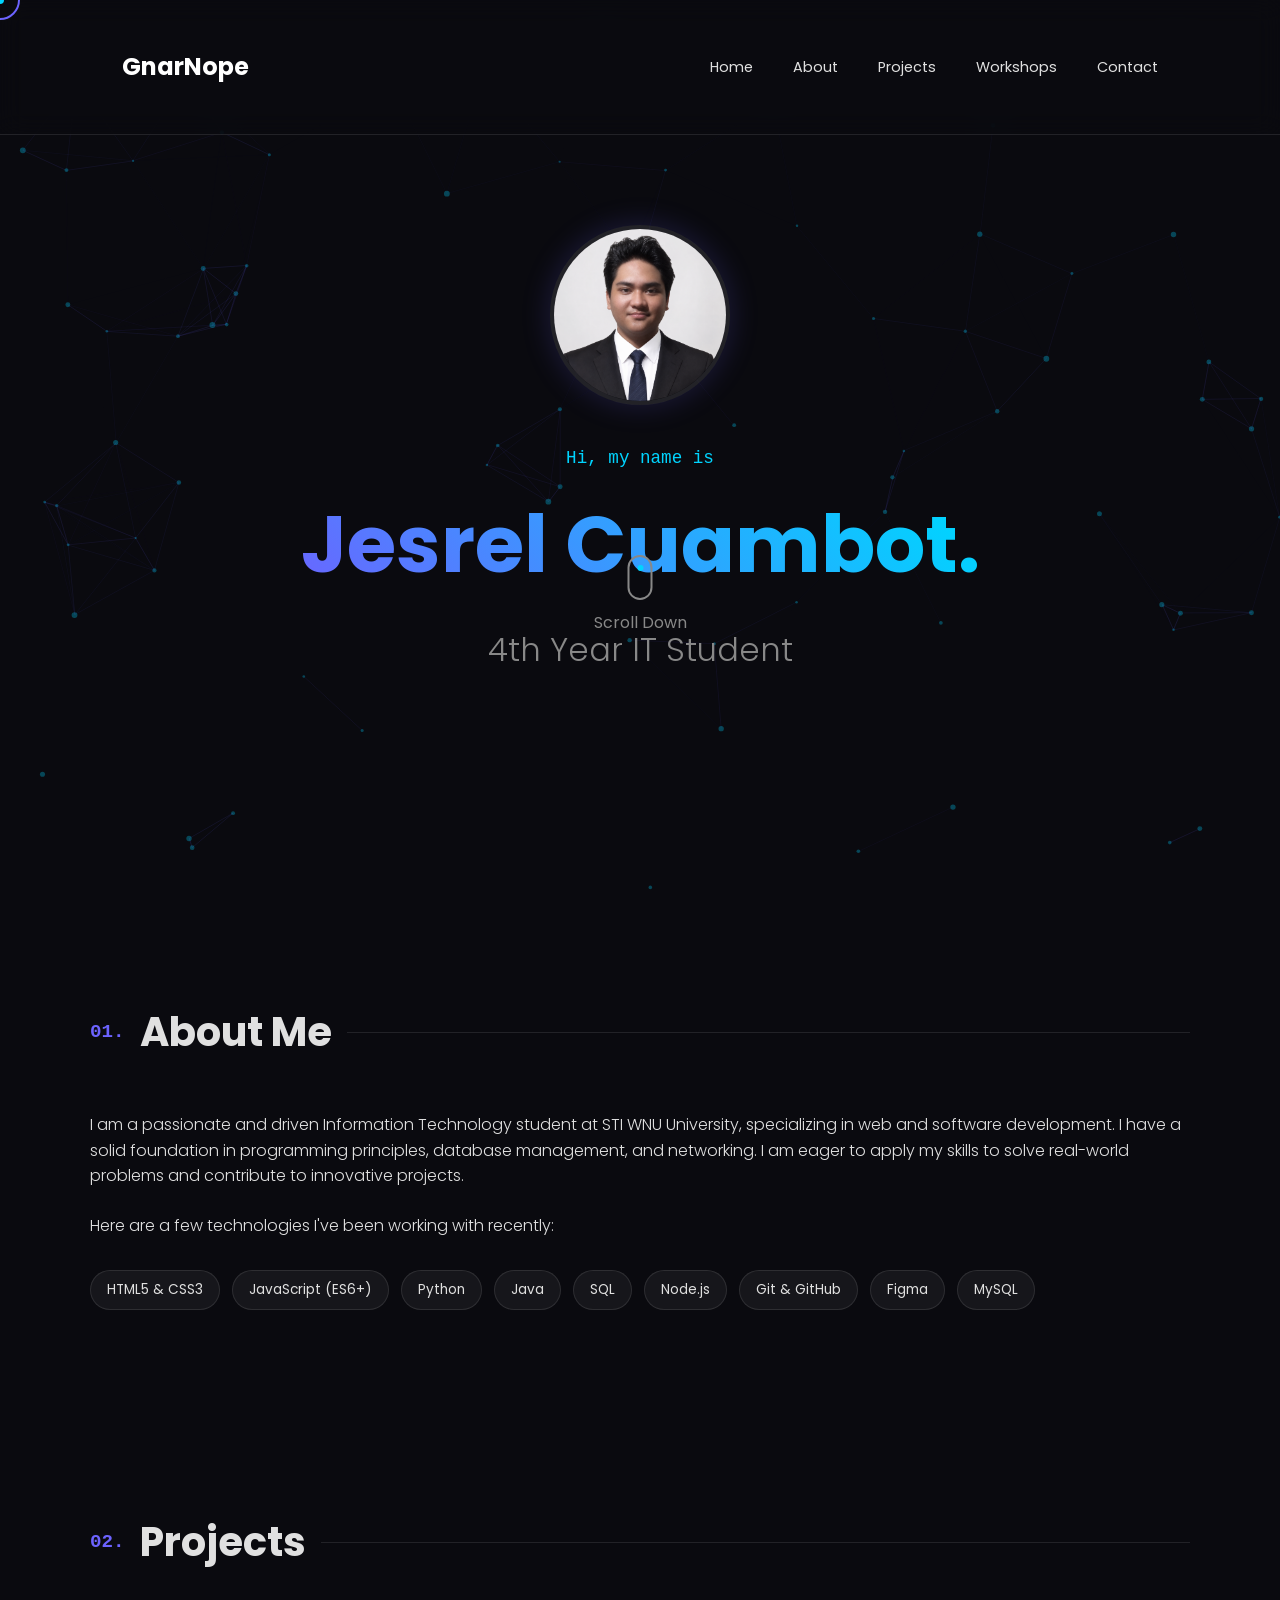
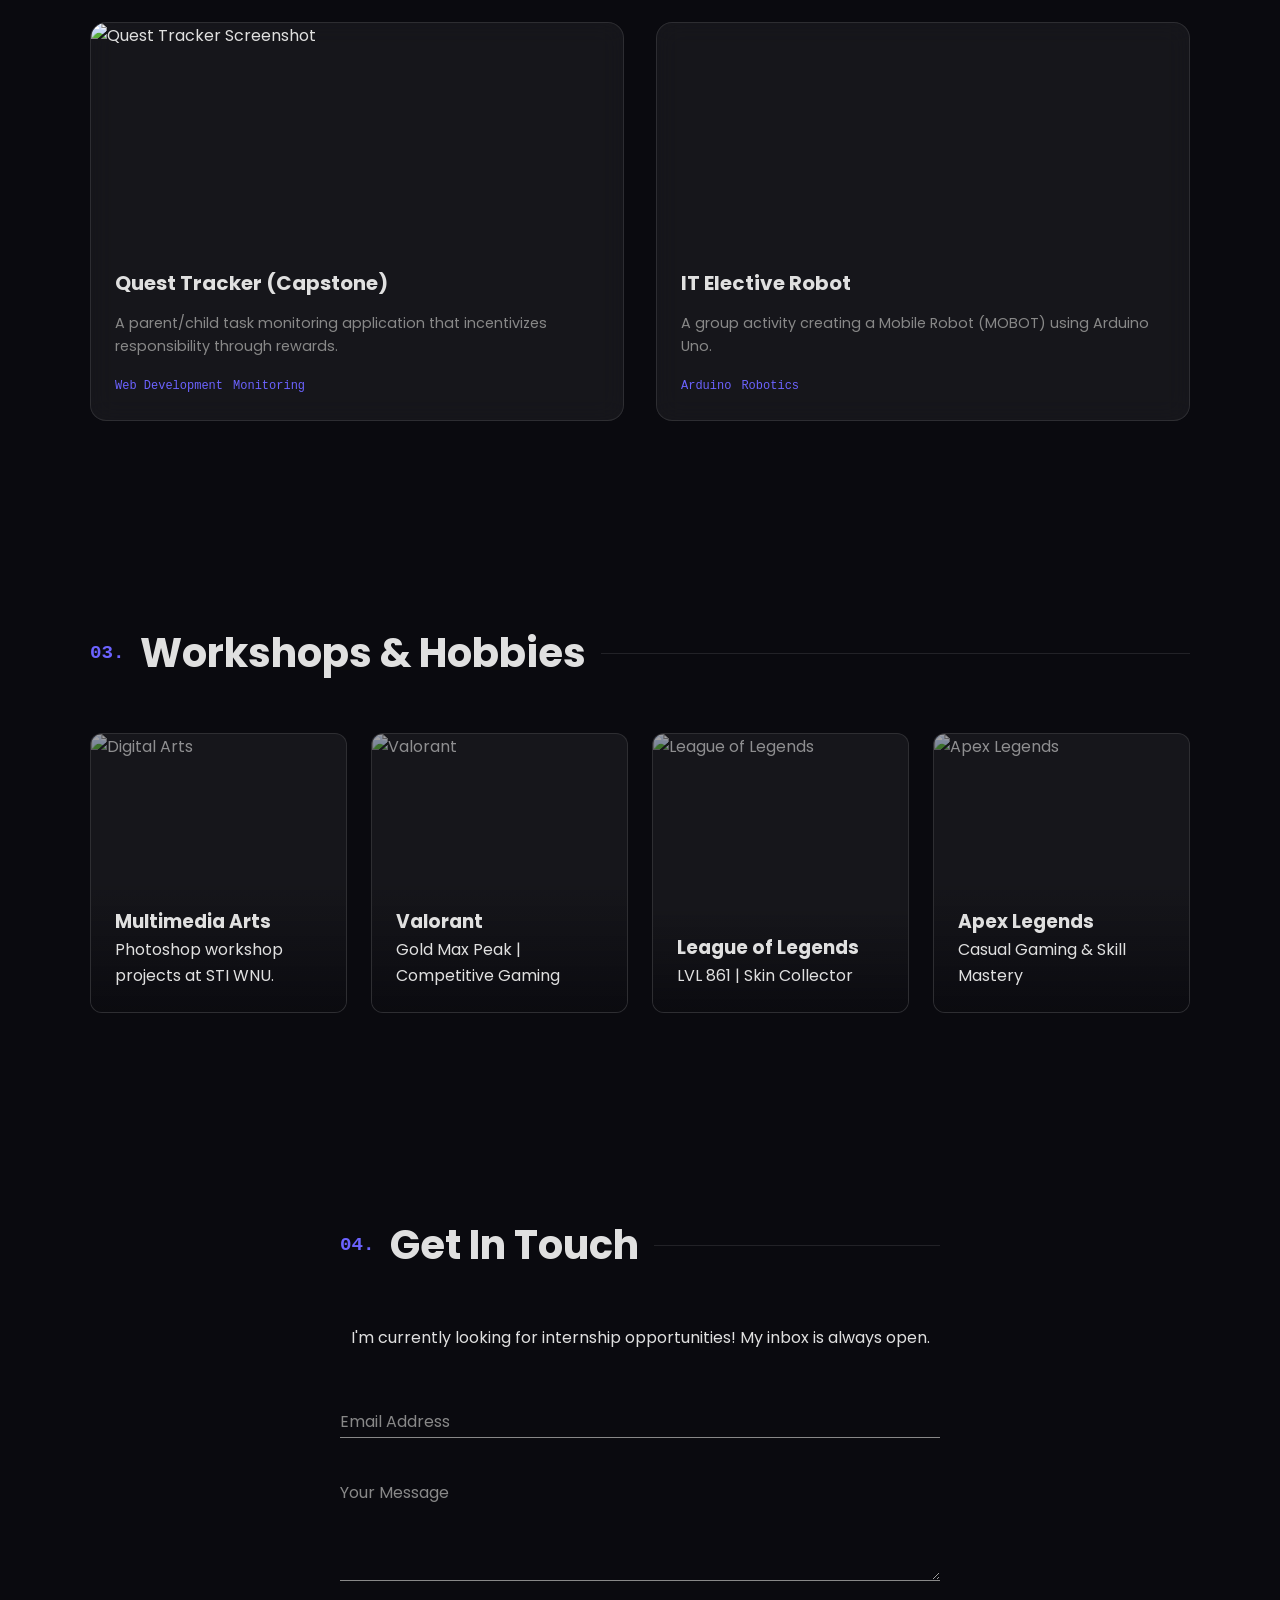
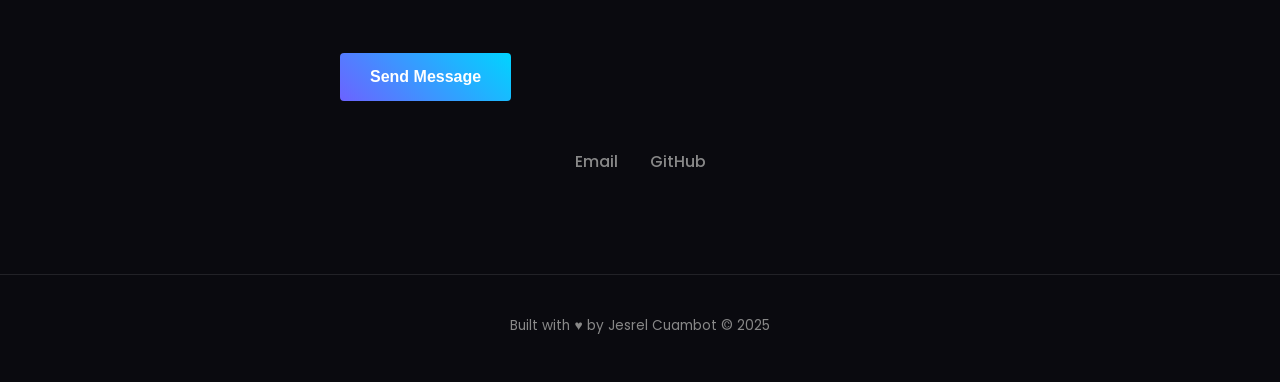
==== index.html @ 9e5ab4f3 "test test" ====
<!DOCTYPE html>
<html lang="en">
<head>
    <meta charset="UTF-8">
    <meta name="viewport" content="width=device-width, initial-scale=1.0">
    <title>Jesrel Cuambot | GnarNope Portfolio</title>

    <!-- Meta Tags for Social Sharing -->
    <meta name="description" content="Portfolio of Jesrel Cuambot - 4th Year IT Student & Aspiring Developer">
    <meta property="og:title" content="Jesrel Cuambot | GnarNope Portfolio">
    <meta property="og:description" content="Explore my projects, skills, and workshops.">
    <meta property="og:image" content="./pfp.png">
    <meta property="og:type" content="website">

    <link rel="stylesheet" href="style.css">
    <link rel="preconnect" href="https://fonts.googleapis.com">
    <link rel="preconnect" href="https://fonts.gstatic.com" crossorigin>
    <link href="https://fonts.googleapis.com/css2?family=Poppins:wght@300;400;600;700&display=swap" rel="stylesheet">
</head>
<body>

    <!-- Custom Cursor -->
    <div class="cursor-dot"></div>
    <div class="cursor-outline"></div>

    <!-- Particle Background -->
    <canvas id="particleCanvas"></canvas>

    <header>
        <nav>
            <div class="nav-container">
                <a href="#home" class="logo">GnarNope</a>
                <div class="menu-btn">
                    <div class="menu-btn__burger"></div>
                </div>
                <ul class="nav-links">
                    <li><a href="#home">Home</a></li>
                    <li><a href="#about">About</a></li>
                    <li><a href="#projects">Projects</a></li>
                    <li><a href="#workshops">Workshops</a></li>
                    <li><a href="#contact">Contact</a></li>
                </ul>
            </div>
        </nav>
    </header>

    <main>
        <section id="home" class="hero-section">
            <div class="hero-content reveal">
                <div class="profile-container">
                    <img src="./pfp.png" alt="Jesrel Cuambot" class="profile-pic">
                </div>
                <p class="pre-title">Hi, my name is</p>
                <h1 class="gradient-text">Jesrel Cuambot.</h1>
                <h2 class="typewriter-text" data-text='["4th Year IT Student", "Aspiring Software Developer", "Aspiring IT Specialist"]'></h2>
                <div class="scroll-indicator">
                    <a href="#about">
                        <span></span>
                        <p>Scroll Down</p>
                    </a>
                </div>
            </div>
        </section>

        <section id="about" class="section-padding">
            <div class="container">
                <h2 class="section-title reveal"><span>01.</span> About Me</h2>
                <div class="about-grid reveal">
                    <div class="about-text">
                        <p>
                            I am a passionate and driven Information Technology student at STI WNU University, 
                            specializing in web and software development. I have a solid foundation in programming principles,
                            database management, and networking. I am eager to apply my skills to solve real-world problems and 
                            contribute to innovative projects.
                        </p>
                        <p>Here are a few technologies I've been working with recently:</p>
                        <div class="skills-tags">
                            <span class="skill-tag">HTML5 & CSS3</span>
                            <span class="skill-tag">JavaScript (ES6+)</span>
                            <span class="skill-tag">Python</span>
                            <span class="skill-tag">Java</span>
                            <span class="skill-tag">SQL</span>
                            <span class="skill-tag">Node.js</span>
                            <span class="skill-tag">Git & GitHub</span>
                            <span class="skill-tag">Figma</span>
                            <span class="skill-tag">MySQL</span>
                        </div>
                    </div>
                </div>
            </div>
        </section>

        <section id="projects" class="section-padding">
            <div class="container">
                <h2 class="section-title reveal"><span>02.</span> Projects</h2>
                <div class="project-grid">
                    <div class="project-card reveal">
                        <div class="card-image">
                            <img src="./QT.png" alt="Quest Tracker Screenshot">
                            <div class="card-overlay">
                                <a href="./QT.html"  class="cta-btn">View Details</a>
                            </div>
                        </div>
                        <div class="card-content">
                            <h3>Quest Tracker (Capstone)</h3>
                            <p>A parent/child task monitoring application that incentivizes responsibility through rewards.</p>
                            <div class="card-tags">
                                <span>Web Development</span>
                                <span>Monitoring</span>
                            </div>
                        </div>
                    </div>

                    <div class="project-card reveal">
                        <div class="card-image">
                            <video muted loop onmouseover="this.play()" onmouseout="this.pause();this.currentTime=0;">
                                <source src="wew.mp4" type="video/mp4">
                            </video>
                            <div class="card-overlay">
                                <a href="Arduino.html" class="cta-btn">View Code</a>
                            </div>
                        </div>
                        <div class="card-content">
                            <h3>IT Elective Robot</h3>
                            <p>A group activity creating a Mobile Robot (MOBOT) using Arduino Uno.</p>
                            <div class="card-tags">
                                <span>Arduino</span>
                                <span>Robotics</span>
                            </div>
                        </div>
                    </div>
                </div>
            </div>
        </section>

        <section id="workshops" class="section-padding">
            <div class="container">
                <h2 class="section-title reveal"><span>03.</span> Workshops & Hobbies</h2>
                <div class="hobby-grid">
                    <div class="hobby-card reveal" style="--i: 1">
                        <img src="digitalarts.png" alt="Digital Arts">
                        <div class="hobby-info">
                            <h3>Multimedia Arts</h3>
                            <p>Photoshop workshop projects at STI WNU.</p>
                        </div>
                    </div>
                    <div class="hobby-card reveal" style="--i: 2">
                        <img src="valoran.png" alt="Valorant">
                        <div class="hobby-info">
                            <h3>Valorant</h3>
                            <p>Gold Max Peak | Competitive Gaming</p>
                        </div>
                    </div>
                    <div class="hobby-card reveal" style="--i: 3">
                        <img src="lol.png" alt="League of Legends">
                        <div class="hobby-info">
                            <h3>League of Legends</h3>
                            <p>LVL 861 | Skin Collector</p>
                        </div>
                    </div>
                    <div class="hobby-card reveal" style="--i: 4">
                        <img src="apex.png" alt="Apex Legends">
                        <div class="hobby-info">
                            <h3>Apex Legends</h3>
                            <p>Casual Gaming & Skill Mastery</p>
                        </div>
                    </div>
                </div>
            </div>
        </section>

        <section id="contact" class="section-padding">
            <div class="container">
                <div class="contact-wrapper reveal">
                    <h2 class="section-title"><span>04.</span> Get In Touch</h2>
                    <p class="contact-desc">I'm currently looking for internship opportunities! My inbox is always open.</p>

                    <form class="contact-form" id="contactForm" action="https://formspree.io/f/mkgzpvne" method="POST">
                        <div class="form-group">
                            <input type="email" id="email" name="email" required>
                            <label for="email">Email Address</label>
                        </div>
                        <div class="form-group">
                            <textarea id="message" name="message" rows="5" required></textarea>
                            <label for="message">Your Message</label>
                        </div>
                        <div id="status"></div>
                        <button type="submit" class="submit-btn">
                            <span>Send Message</span>
                            <div class="ripple"></div>
                        </button>
                    </form>

                    <div class="social-links">
                        <a href="mailto:jesrelc21@gmail.com" class="social-icon">Email</a>
                        <a href="https://github.com/GnarNope" target="_blank" class="social-icon">GitHub</a>
                    </div>
                </div>
            </div>
        </section>
    </main>

    <button id="backToTop" title="Go to top">↑</button>

    <footer>
        <p>Built with &hearts; by Jesrel Cuambot &copy; 2025</p>
    </footer>

    <script src="script.js"></script>
</body>
</html>
---- style.css ----
/* ======== GLOBAL VARIABLES & RESET ======== */
:root {
    --bg-dark: #0a0a0f;
    --surface: rgba(255, 255, 255, 0.05);
    --surface-hover: rgba(255, 255, 255, 0.1);
    --accent-purple: #6c63ff;
    --accent-cyan: #00d4ff;
    --text-main: #e0e0e0;
    --text-muted: #888;
    --white: #ffffff;
    --glass-border: rgba(255, 255, 255, 0.1);
    --transition: all 0.4s cubic-bezier(0.175, 0.885, 0.32, 1.275);
}

* {
    margin: 0;
    padding: 0;
    box-sizing: border-box;
    cursor: none; /* Hide default cursor for custom one */
}

html {
    scroll-behavior: smooth;
    overflow-x: hidden;
}

body {
    font-family: 'Poppins', sans-serif;
    background-color: var(--bg-dark);
    color: var(--text-main);
    line-height: 1.6;
    overflow-x: hidden;
}

/* ======== CUSTOM CURSOR ======== */
.cursor-dot,
.cursor-outline {
    pointer-events: none;
    position: fixed;
    top: 0;
    left: 0;
    transform: translate(-50%, -50%);
    border-radius: 50%;
    z-index: 9999;
    transition: opacity 0.3s ease, transform 0.3s ease;
}

.cursor-dot {
    width: 8px;
    height: 8px;
    background-color: var(--accent-cyan);
}

.cursor-outline {
    width: 40px;
    height: 40px;
    border: 2px solid var(--accent-purple);
}

/* Cursor hover state */
.cursor-hover .cursor-dot {
    transform: translate(-50%, -50%) scale(1.5);
}
.cursor-hover .cursor-outline {
    width: 60px;
    height: 60px;
    background-color: rgba(108, 99, 255, 0.1);
    border-color: var(--accent-cyan);
}

/* ======== BACKGROUNDS ======== */
#particleCanvas {
    position: fixed;
    top: 0;
    left: 0;
    width: 100%;
    height: 100%;
    z-index: -1;
}

/* ======== NAVIGATION ======== */
header {
    position: fixed;
    top: 0;
    width: 100%;
    z-index: 1000;
    background: rgba(10, 10, 15, 0.8);
    backdrop-filter: blur(12px);
    border-bottom: 1px solid var(--glass-border);
}

.nav-container {
    max-width: 1200px;
    margin: 0 auto;
    padding: 1.5rem 5%;
    display: flex;
    justify-content: space-between;
    align-items: center;
}

.logo {
    font-size: 1.5rem;
    font-weight: 700;
    text-decoration: none;
    color: var(--white);
}

.logo span {
    color: var(--accent-cyan);
}

.nav-links {
    display: flex;
    list-style: none;
    gap: 2.5rem;
}

.nav-links a {
    text-decoration: none;
    color: var(--text-main);
    font-weight: 400;
    font-size: 0.9rem;
    position: relative;
    transition: var(--transition);
}

.nav-links a::after {
    content: '';
    position: absolute;
    bottom: -5px;
    left: 0;
    width: 100%;
    height: 2px;
    background: linear-gradient(to right, var(--accent-purple), var(--accent-cyan));
    transform: scaleX(0);
    transform-origin: right;
    transition: transform 0.3s ease;
}

.nav-links a:hover {
    color: var(--white);
}

.nav-links a:hover::after {
    transform: scaleX(1);
    transform-origin: left;
}

/* Hamburger Menu */
.menu-btn {
    display: none;
    justify-content: center;
    align-items: center;
    width: 30px;
    height: 30px;
    cursor: pointer;
    transition: all .5s ease-in-out;
    z-index: 1001;
}

.menu-btn__burger {
    width: 25px;
    height: 2px;
    background: var(--white);
    border-radius: 5px;
    transition: all .5s ease-in-out;
}

.menu-btn__burger::before,
.menu-btn__burger::after {
    content: '';
    position: absolute;
    width: 25px;
    height: 2px;
    background: var(--white);
    border-radius: 5px;
    transition: all .5s ease-in-out;
}

.menu-btn__burger::before { transform: translateY(-8px); }
.menu-btn__burger::after { transform: translateY(8px); }

/* Animation */
.menu-btn.open .menu-btn__burger {
    transform: translateX(-50px);
    background: transparent;
}
.menu-btn.open .menu-btn__burger::before {
    transform: rotate(45deg) translate(35px, -35px);
}
.menu-btn.open .menu-btn__burger::after {
    transform: rotate(-45deg) translate(35px, 35px);
}

/* ======== HERO SECTION ======== */
.hero-section {
    height: 100vh;
    display: flex;
    justify-content: center;
    align-items: center;
    text-align: center;
    padding: 0 5%;
}

.profile-container {
    margin-bottom: 2rem;
    position: relative;
    display: inline-block;
}

.profile-pic {
    width: 180px;
    height: 180px;
    border-radius: 50%;
    object-fit: cover;
    border: 4px solid var(--glass-border);
    animation: floating 4s ease-in-out infinite;
    box-shadow: 0 0 30px rgba(108, 99, 255, 0.2);
}

@keyframes floating {
    0%, 100% { transform: translateY(0); }
    50% { transform: translateY(-15px); }
}

.pre-title {
    color: var(--accent-cyan);
    font-family: 'Courier New', monospace;
    font-size: 1.1rem;
    margin-bottom: 0.5rem;
}

.hero-section h1 {
    font-size: clamp(3rem, 8vw, 5rem);
    font-weight: 700;
    margin-bottom: 1rem;
}

.gradient-text {
    background: linear-gradient(45deg, var(--accent-purple), var(--accent-cyan), var(--accent-purple));
    background-size: 200% auto;
    -webkit-background-clip: text;
    -webkit-text-fill-color: transparent;
    animation: gradientShift 5s linear infinite;
}

@keyframes gradientShift {
    to { background-position: 200% center; }
}

.typewriter-text {
    font-size: clamp(1.2rem, 3vw, 2rem);
    font-weight: 300;
    color: var(--text-muted);
    min-height: 1.5em;
}

/* Scroll Indicator */
.scroll-indicator {
    position: absolute;
    bottom: 40px;
    left: 50%;
    transform: translateX(-50%);
}

.scroll-indicator a {
    text-decoration: none;
    color: var(--text-muted);
    display: flex;
    flex-direction: column;
    align-items: center;
    gap: 10px;
}

.scroll-indicator span {
    width: 25px;
    height: 45px;
    border: 2px solid var(--text-muted);
    border-radius: 20px;
    position: relative;
}

.scroll-indicator span::before {
    content: '';
    position: absolute;
    top: 8px;
    left: 50%;
    width: 6px;
    height: 6px;
    background-color: var(--accent-cyan);
    border-radius: 50%;
    transform: translateX(-50%);
    animation: scrollMouse 2s infinite;
}

@keyframes scrollMouse {
    0% { opacity: 1; transform: translate(-50%, 0); }
    100% { opacity: 0; transform: translate(-50%, 20px); }
}

/* ======== GENERAL SECTION STYLES ======== */
.section-padding {
    padding: 100px 5%;
}

.container {
    max-width: 1100px;
    margin: 0 auto;
}

.section-title {
    font-size: clamp(2rem, 5vw, 2.5rem);
    margin-bottom: 3rem;
    display: flex;
    align-items: center;
    gap: 15px;
}

.section-title span {
    color: var(--accent-purple);
    font-family: 'Courier New', monospace;
    font-size: 1.2rem;
}

.section-title::after {
    content: '';
    flex: 1;
    height: 1px;
    background: var(--glass-border);
}

/* Reveal Animations */
.reveal {
    opacity: 0;
    transform: translateY(30px);
    transition: all 0.8s ease-out;
}

.reveal.active {
    opacity: 1;
    transform: translateY(0);
}

/* ======== ABOUT SECTION ======== */
.about-text p {
    margin-bottom: 1.5rem;
    font-weight: 300;
}

.skills-tags {
    display: flex;
    flex-wrap: wrap;
    gap: 12px;
    margin-top: 2rem;
}

.skill-tag {
    background: var(--surface);
    border: 1px solid var(--glass-border);
    padding: 8px 16px;
    border-radius: 30px;
    font-size: 0.85rem;
    transition: var(--transition);
}

.skill-tag:hover {
    background: rgba(108, 99, 255, 0.1);
    border-color: var(--accent-purple);
    transform: translateY(-5px);
    box-shadow: 0 5px 15px rgba(108, 99, 255, 0.2);
}

/* ======== PROJECTS SECTION ======== */
.project-grid {
    display: grid;
    grid-template-columns: repeat(auto-fit, minmax(320px, 1fr));
    gap: 2rem;
}

.project-card {
    background: var(--surface);
    backdrop-filter: blur(12px);
    border: 1px solid var(--glass-border);
    border-radius: 16px;
    overflow: hidden;
    transition: var(--transition);
}

.project-card:hover {
    transform: translateY(-8px);
    border-color: var(--accent-cyan);
    box-shadow: 0 10px 30px rgba(0, 212, 255, 0.1);
}

.card-image {
    position: relative;
    height: 220px;
    overflow: hidden;
}

.card-image img, .card-image video {
    width: 100%;
    height: 100%;
    object-fit: cover;
    transition: transform 0.5s ease;
}

.card-overlay {
    position: absolute;
    top: 0;
    left: 0;
    width: 100%;
    height: 100%;
    background: rgba(10, 10, 15, 0.7);
    display: flex;
    justify-content: center;
    align-items: center;
    opacity: 0;
    transition: opacity 0.3s ease;
}

.project-card:hover .card-overlay {
    opacity: 1;
}

.project-card:hover .card-image img {
    transform: scale(1.1);
}

.cta-btn {
    text-decoration: none;
    color: var(--white);
    border: 1px solid var(--accent-cyan);
    padding: 10px 20px;
    border-radius: 4px;
    font-size: 0.9rem;
    transition: var(--transition);
}

.cta-btn:hover {
    background: var(--accent-cyan);
    color: var(--bg-dark);
}

.card-content {
    padding: 1.5rem;
}

.card-content h3 {
    font-size: 1.25rem;
    margin-bottom: 0.8rem;
}

.card-content p {
    font-size: 0.9rem;
    color: var(--text-muted);
    margin-bottom: 1.2rem;
}

.card-tags {
    display: flex;
    gap: 10px;
}

.card-tags span {
    font-size: 0.75rem;
    color: var(--accent-purple);
    font-family: 'Courier New', monospace;
}

/* ======== HOBBY GRID ======== */
.hobby-grid {
    display: grid;
    grid-template-columns: repeat(auto-fit, minmax(240px, 1fr));
    gap: 1.5rem;
}

.hobby-card {
    position: relative;
    border-radius: 12px;
    overflow: hidden;
    height: 280px;
    background: var(--surface);
    border: 1px solid var(--glass-border);
}

.hobby-card img {
    width: 100%;
    height: 100%;
    object-fit: cover;
    opacity: 0.6;
    transition: var(--transition);
}

.hobby-info {
    position: absolute;
    bottom: 0;
    left: 0;
    width: 100%;
    padding: 1.5rem;
    background: linear-gradient(transparent, rgba(10, 10, 15, 0.9));
}

.hobby-card:hover img {
    opacity: 1;
    transform: scale(1.05);
}

/* ======== CONTACT SECTION ======== */
.contact-wrapper {
    text-align: center;
    max-width: 600px;
    margin: 0 auto;
}

.contact-desc {
    margin-bottom: 3rem;
}

.contact-form {
    display: flex;
    flex-direction: column;
    gap: 2rem;
}

.form-group {
    position: relative;
}

.form-group input, .form-group textarea {
    width: 100%;
    padding: 10px 0;
    background: transparent;
    border: none;
    border-bottom: 1px solid var(--text-muted);
    color: var(--white);
    font-size: 1rem;
    transition: border-color 0.3s ease;
}

.form-group label {
    position: absolute;
    top: 10px;
    left: 0;
    color: var(--text-muted);
    pointer-events: none;
    transition: all 0.3s ease;
}

.form-group input:focus, .form-group textarea:focus {
    outline: none;
    border-bottom-color: var(--accent-cyan);
}

.form-group input:focus ~ label,
.form-group textarea:focus ~ label,
.form-group input:valid ~ label,
.form-group textarea:valid ~ label {
    top: -20px;
    font-size: 0.85rem;
    color: var(--accent-cyan);
}

.submit-btn {
    background: linear-gradient(45deg, var(--accent-purple), var(--accent-cyan));
    border: none;
    padding: 15px 30px;
    color: var(--white);
    font-size: 1rem;
    font-weight: 600;
    border-radius: 4px;
    cursor: pointer;
    align-self: flex-start;
    position: relative;
    overflow: hidden;
    transition: var(--transition);
}

.submit-btn:hover {
    transform: translateY(-3px);
    box-shadow: 0 10px 20px rgba(0, 212, 255, 0.2);
}

.social-links {
    margin-top: 3rem;
    display: flex;
    justify-content: center;
    gap: 2rem;
}

.social-icon {
    text-decoration: none;
    color: var(--text-muted);
    font-weight: 500;
    transition: var(--transition);
}

.social-icon:hover {
    color: var(--accent-purple);
    text-shadow: 0 0 10px rgba(108, 99, 255, 0.5);
}

/* ======== FOOTER & BACK TO TOP ======== */
#backToTop {
    display: none;
    position: fixed;
    bottom: 30px;
    right: 30px;
    z-index: 99;
    border: 1px solid var(--accent-cyan);
    background: var(--bg-dark);
    color: var(--accent-cyan);
    padding: 10px 15px;
    border-radius: 4px;
    font-size: 1.2rem;
    transition: var(--transition);
}

#backToTop:hover {
    background: var(--accent-cyan);
    color: var(--bg-dark);
}

footer {
    text-align: center;
    padding: 40px 0;
    border-top: 1px solid var(--glass-border);
    font-size: 0.85rem;
    color: var(--text-muted);
}

/* ======== MOBILE RESPONSIVE ======== */
@media screen and (max-width: 768px) {
    .nav-links {
        display: none; /* Hide links on mobile for simplicity, or implement menu */
    }
    
    .hero-section h1 {
        font-size: 3.5rem;
    }
    
    .section-padding {
        padding: 60px 5%;
    }
}
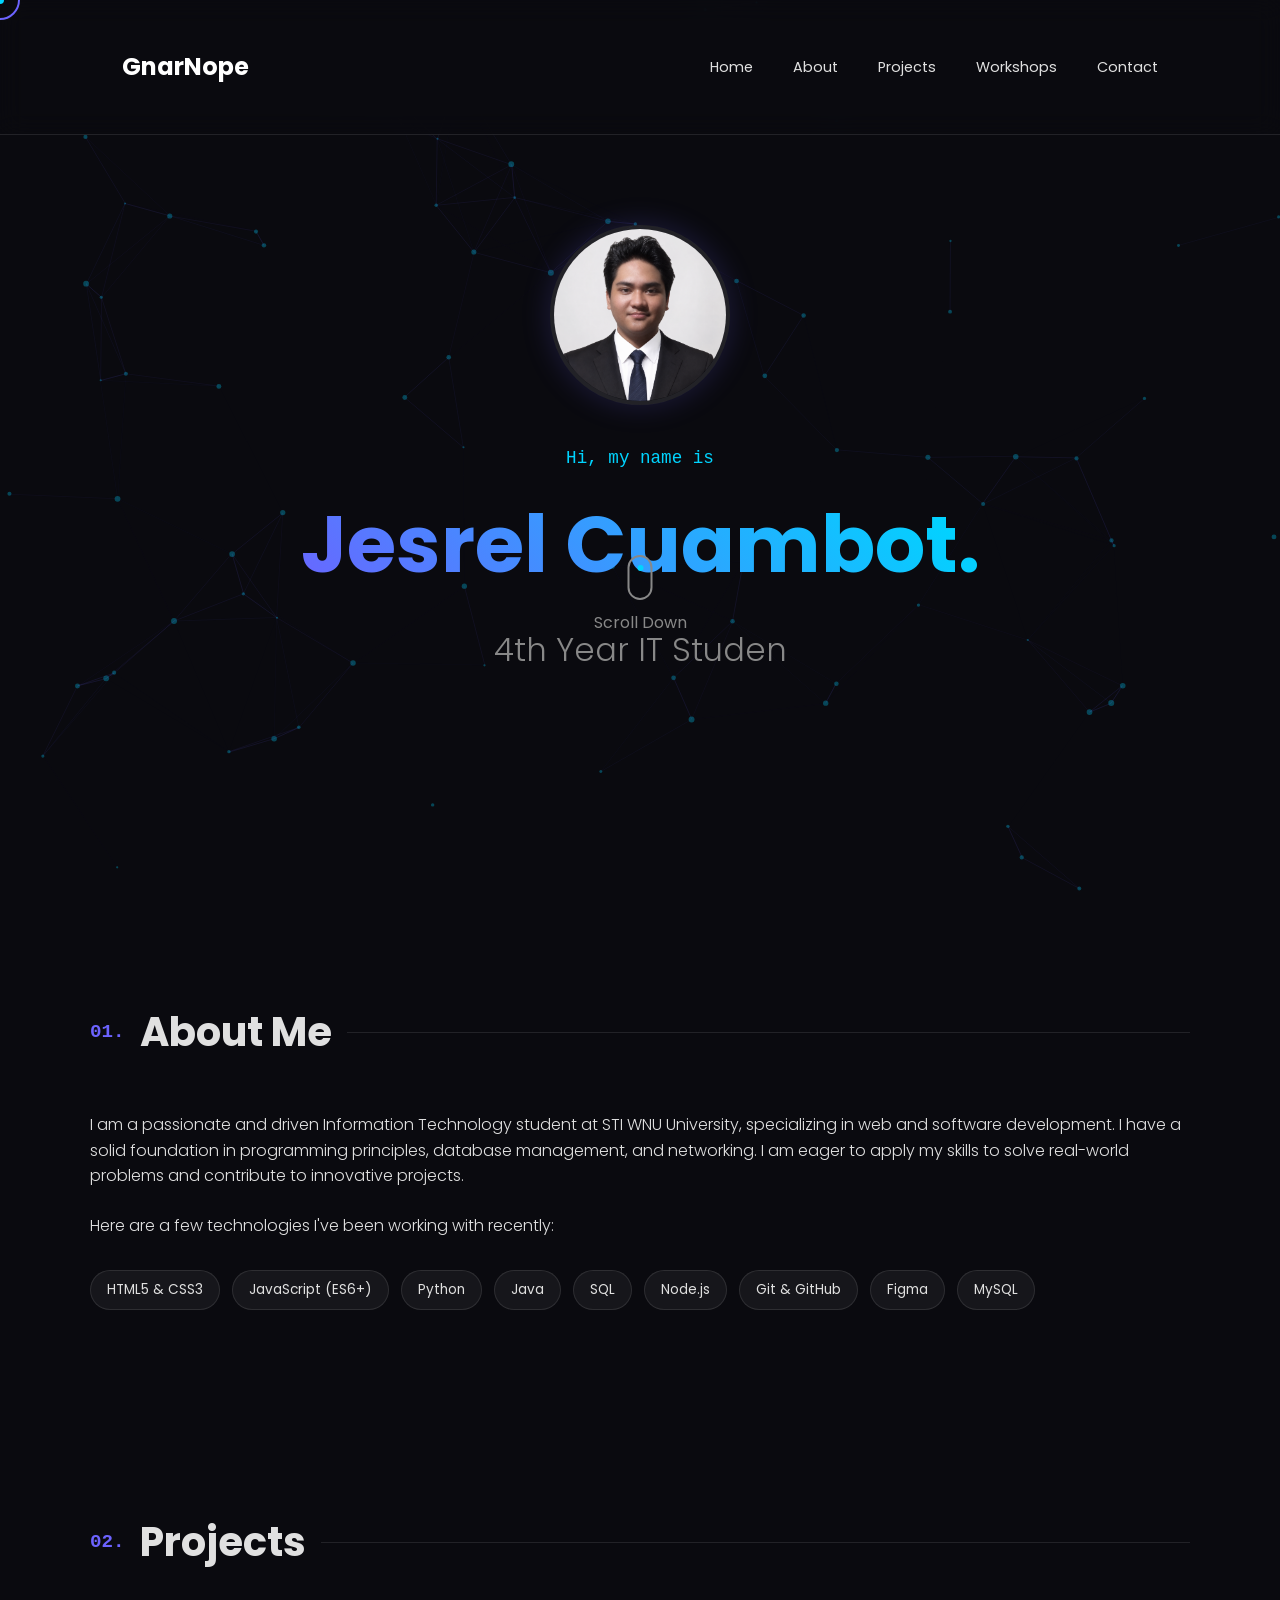
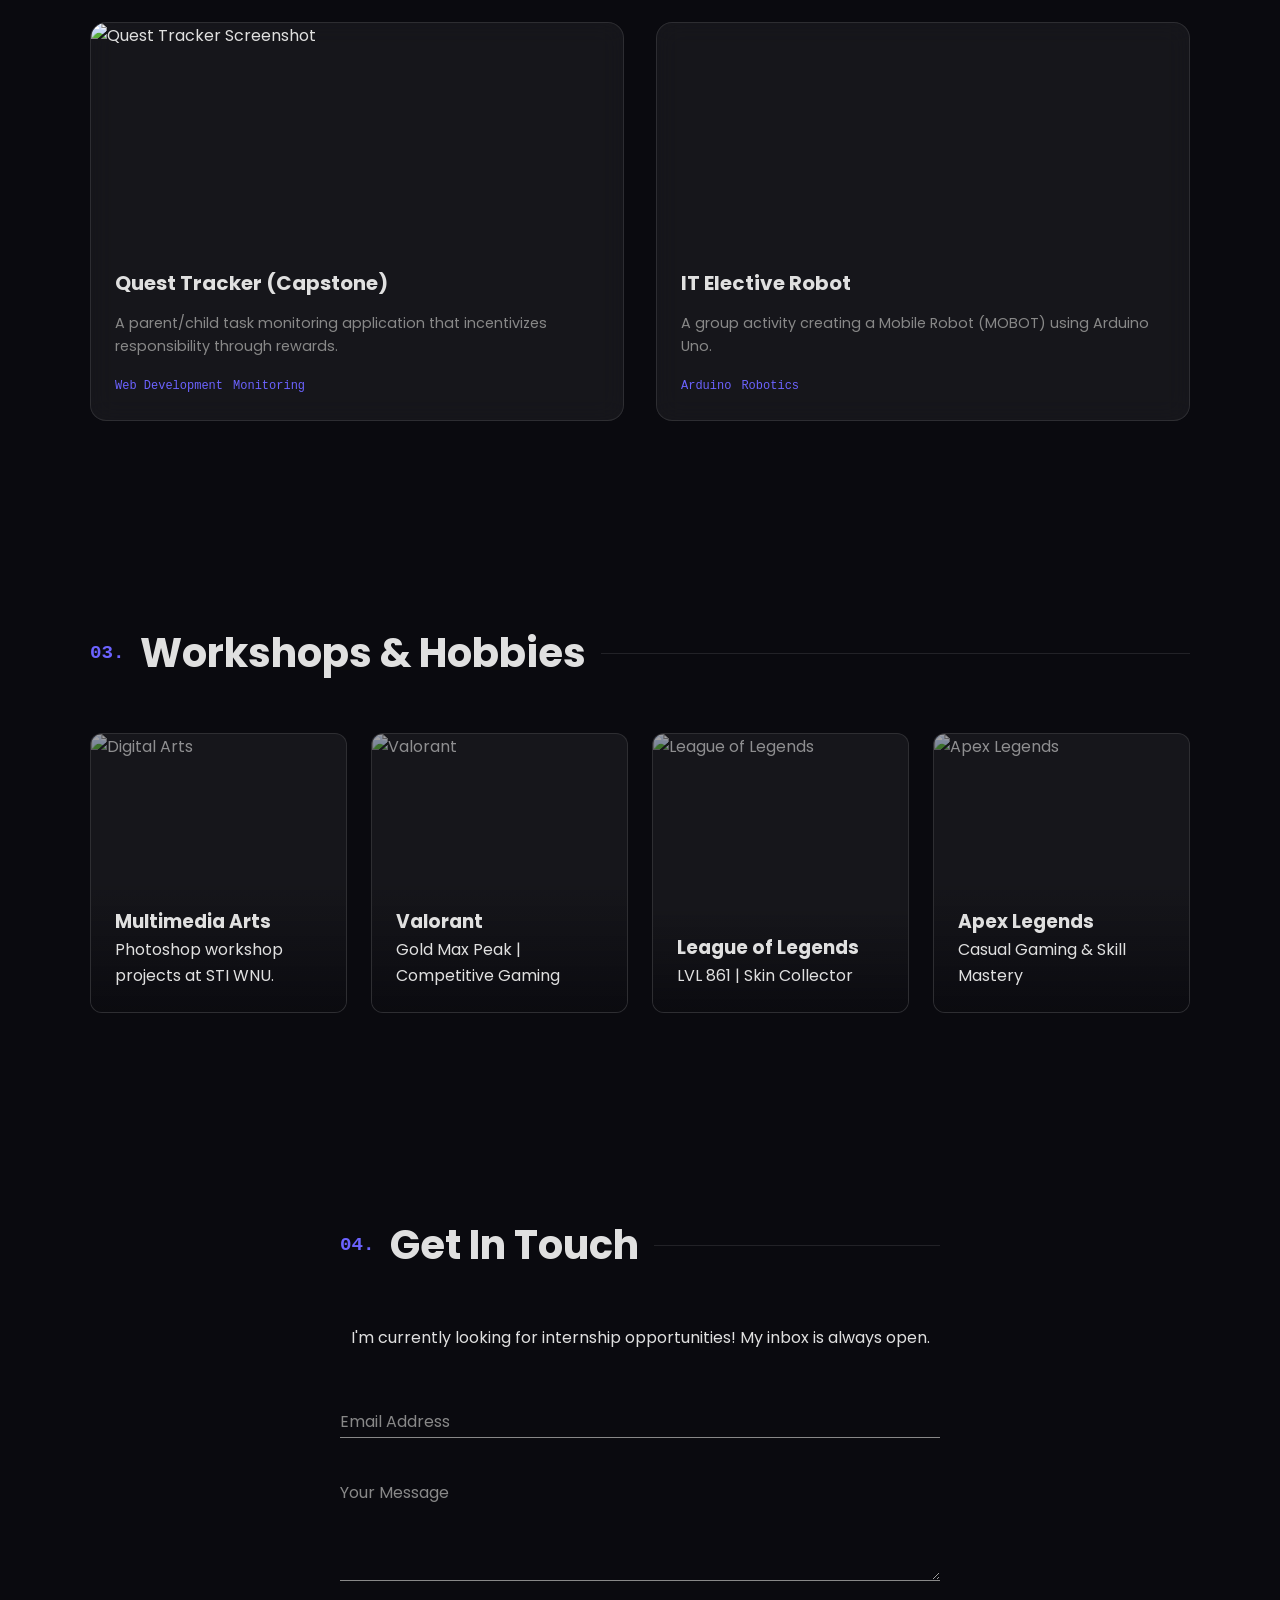
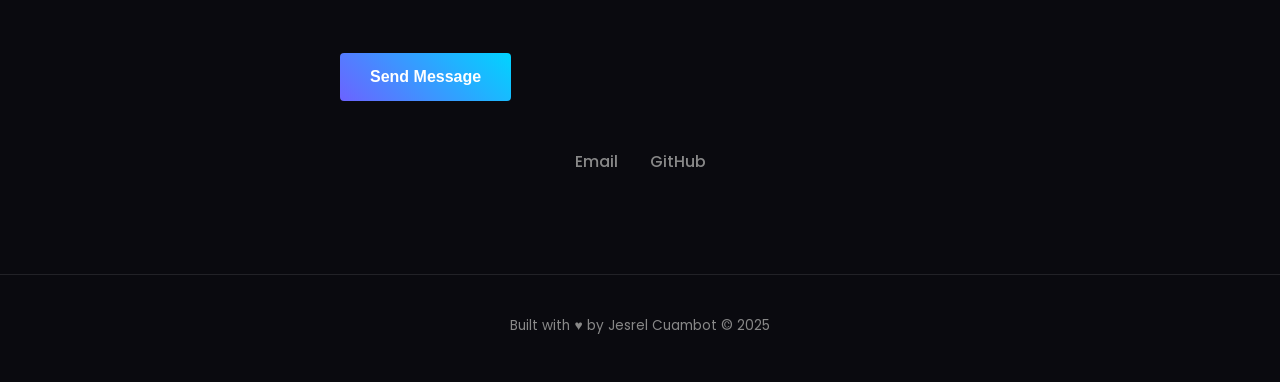
==== commit f7430f3b: "test test" ====
--- a/index.html
+++ b/index.html
@@ -206,6 +206,6 @@
         <p>Built with &hearts; by Jesrel Cuambot &copy; 2025</p>
     </footer>
 
-    <script src="script.js"></script>
+    <script type="module" src="script.js"></script>
 </body>
 </html>
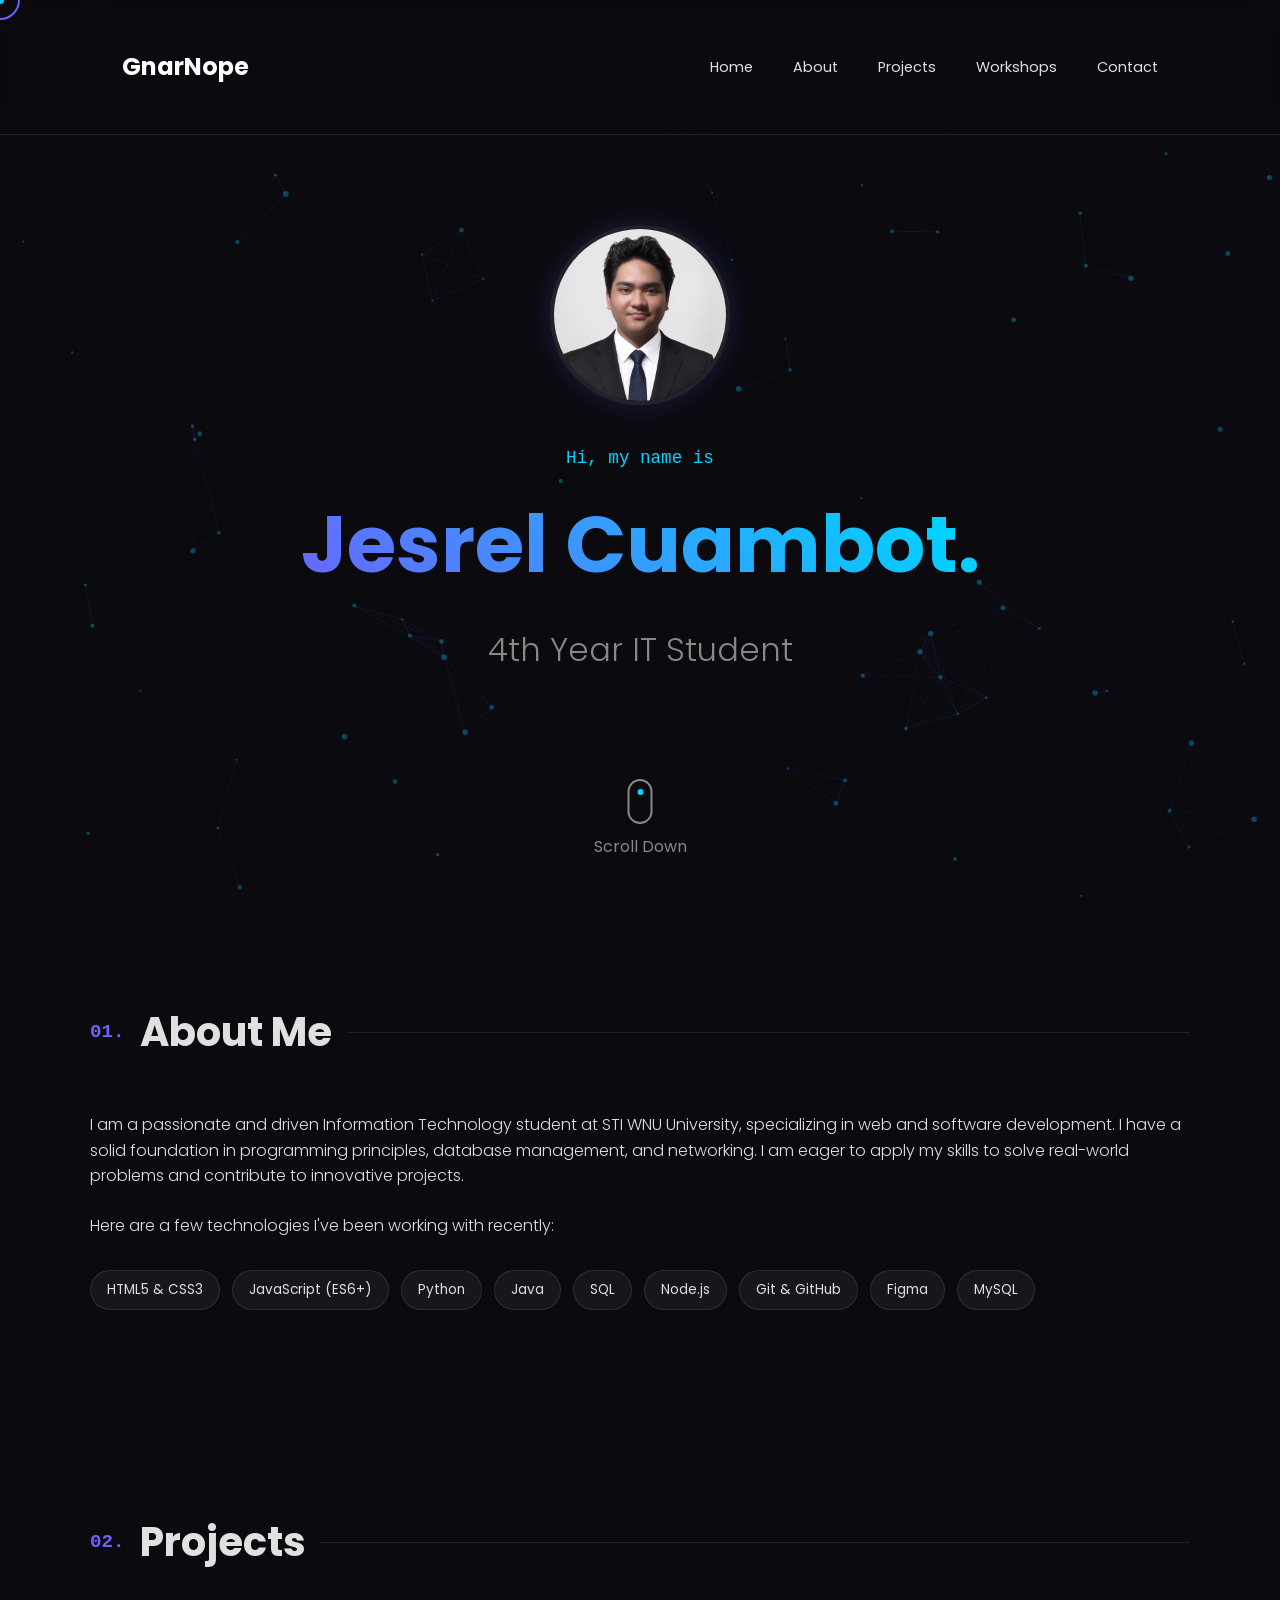
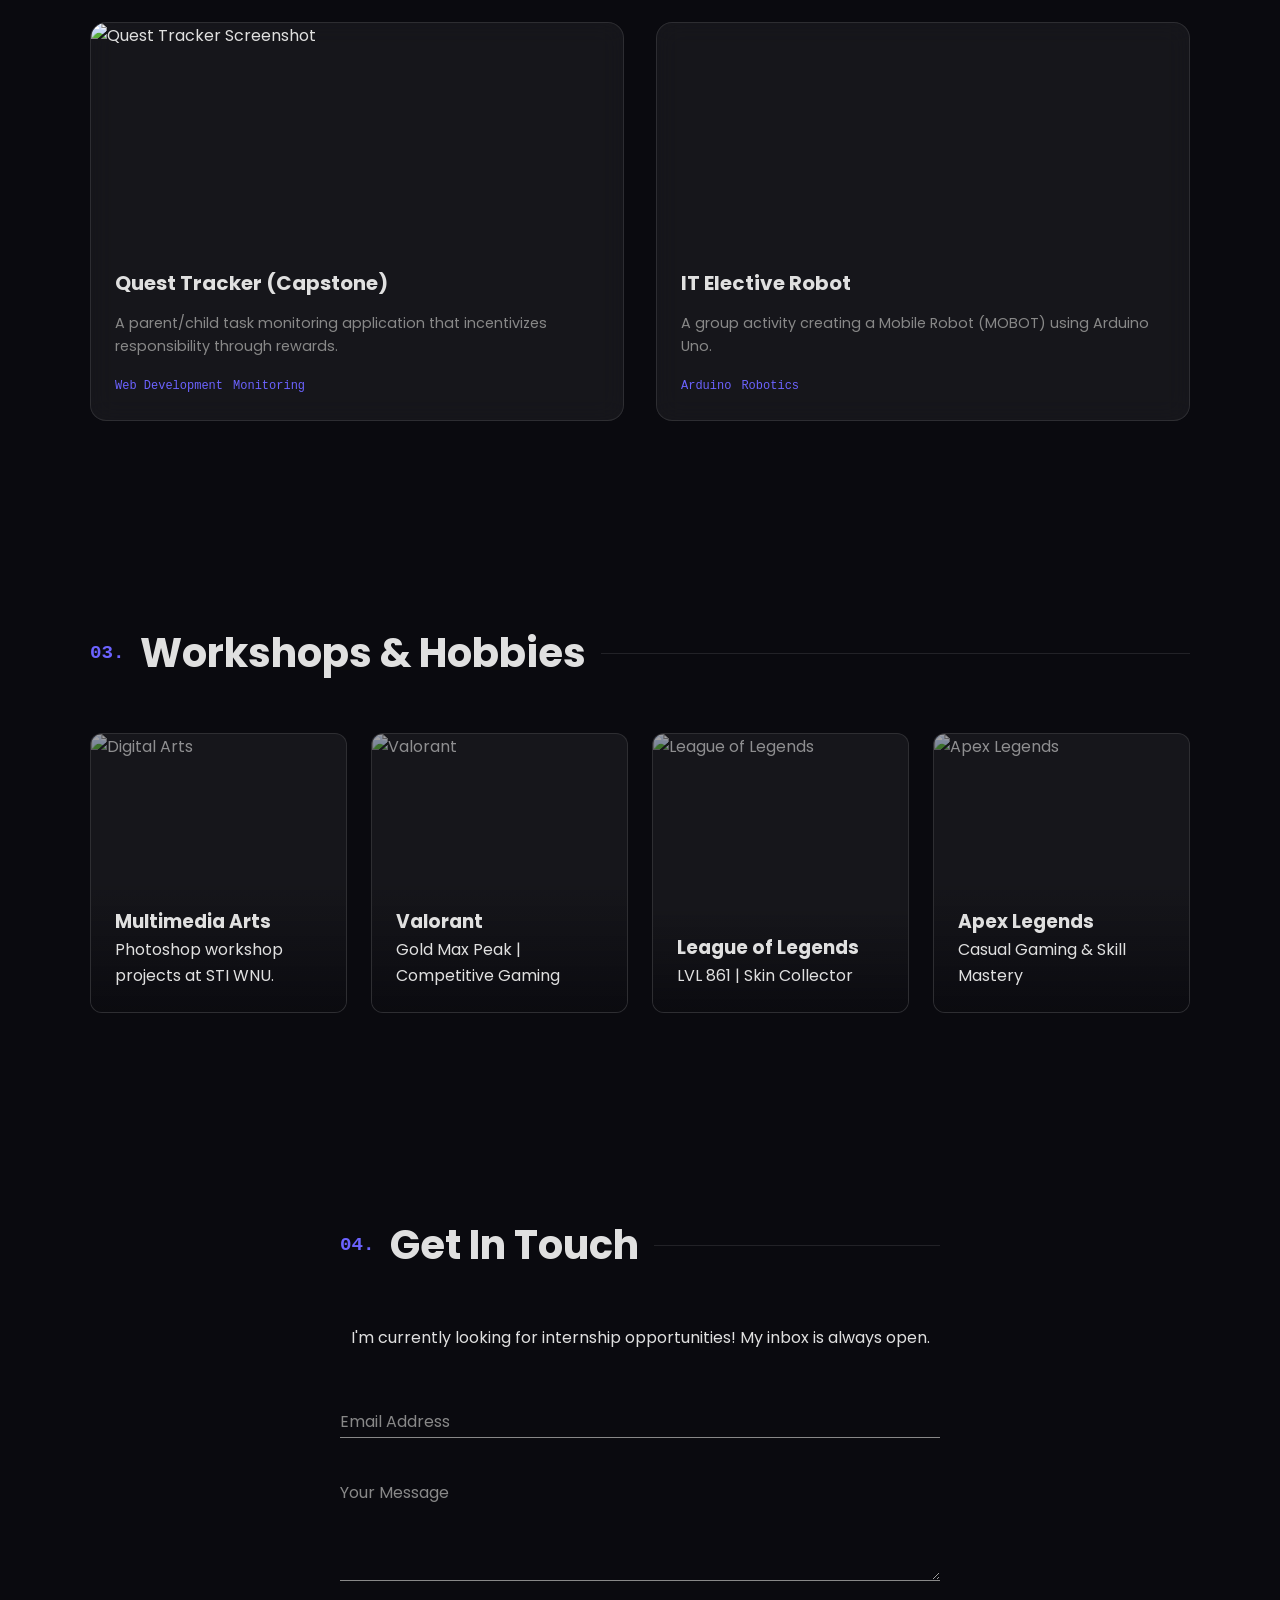
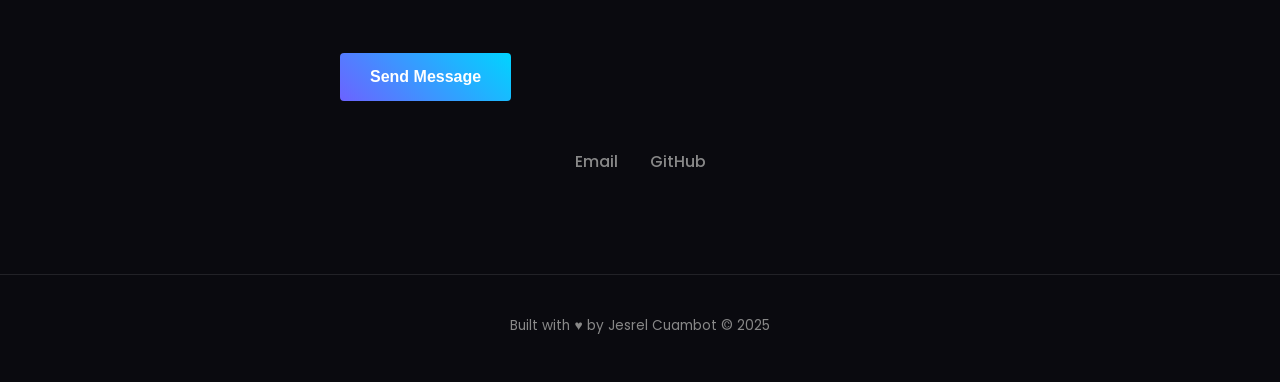
==== commit 6a2ed52e: "test test" ====
--- a/index.html
+++ b/index.html
@@ -53,13 +53,13 @@
                 <p class="pre-title">Hi, my name is</p>
                 <h1 class="gradient-text">Jesrel Cuambot.</h1>
                 <h2 class="typewriter-text" data-text='["4th Year IT Student", "Aspiring Software Developer", "Aspiring IT Specialist"]'></h2>
-                <div class="scroll-indicator">
+            </div>
+              <div class="scroll-indicator">
                     <a href="#about">
                         <span></span>
                         <p>Scroll Down</p>
                     </a>
                 </div>
-            </div>
         </section>
 
         <section id="about" class="section-padding">
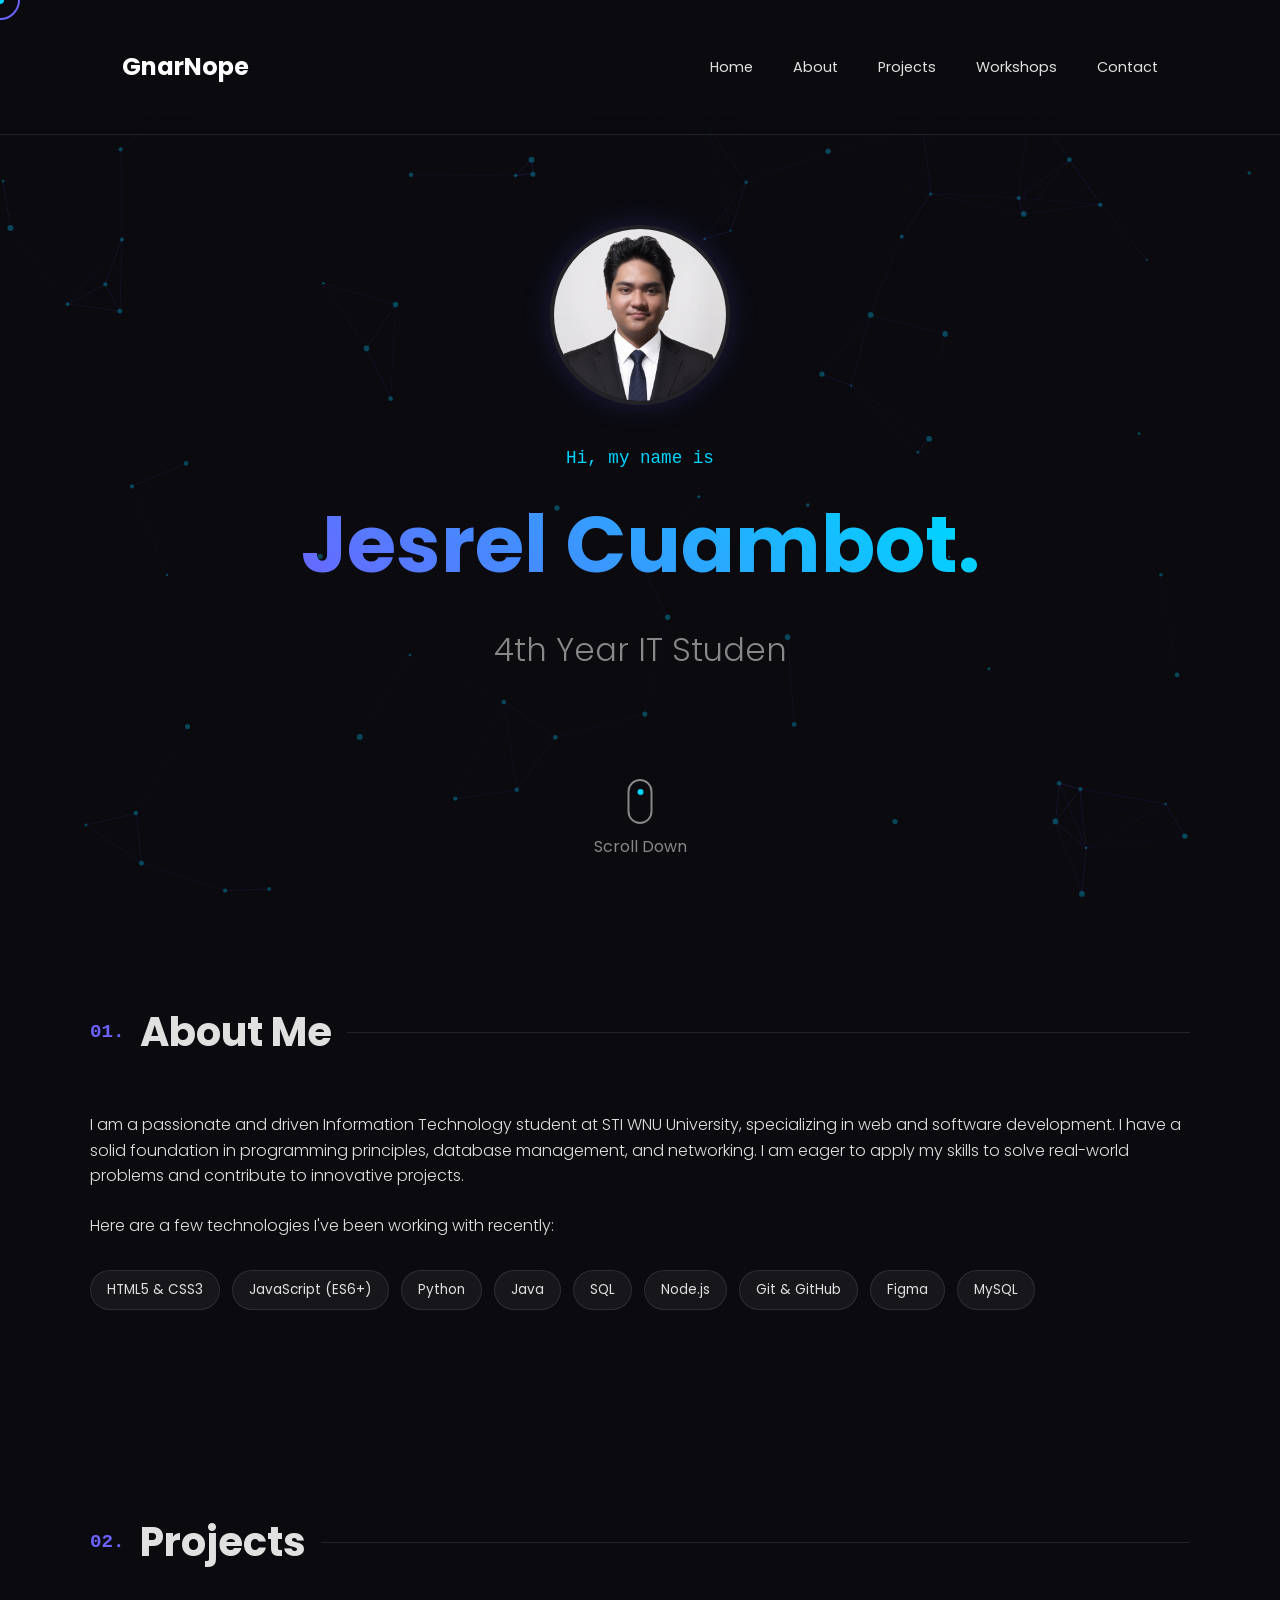
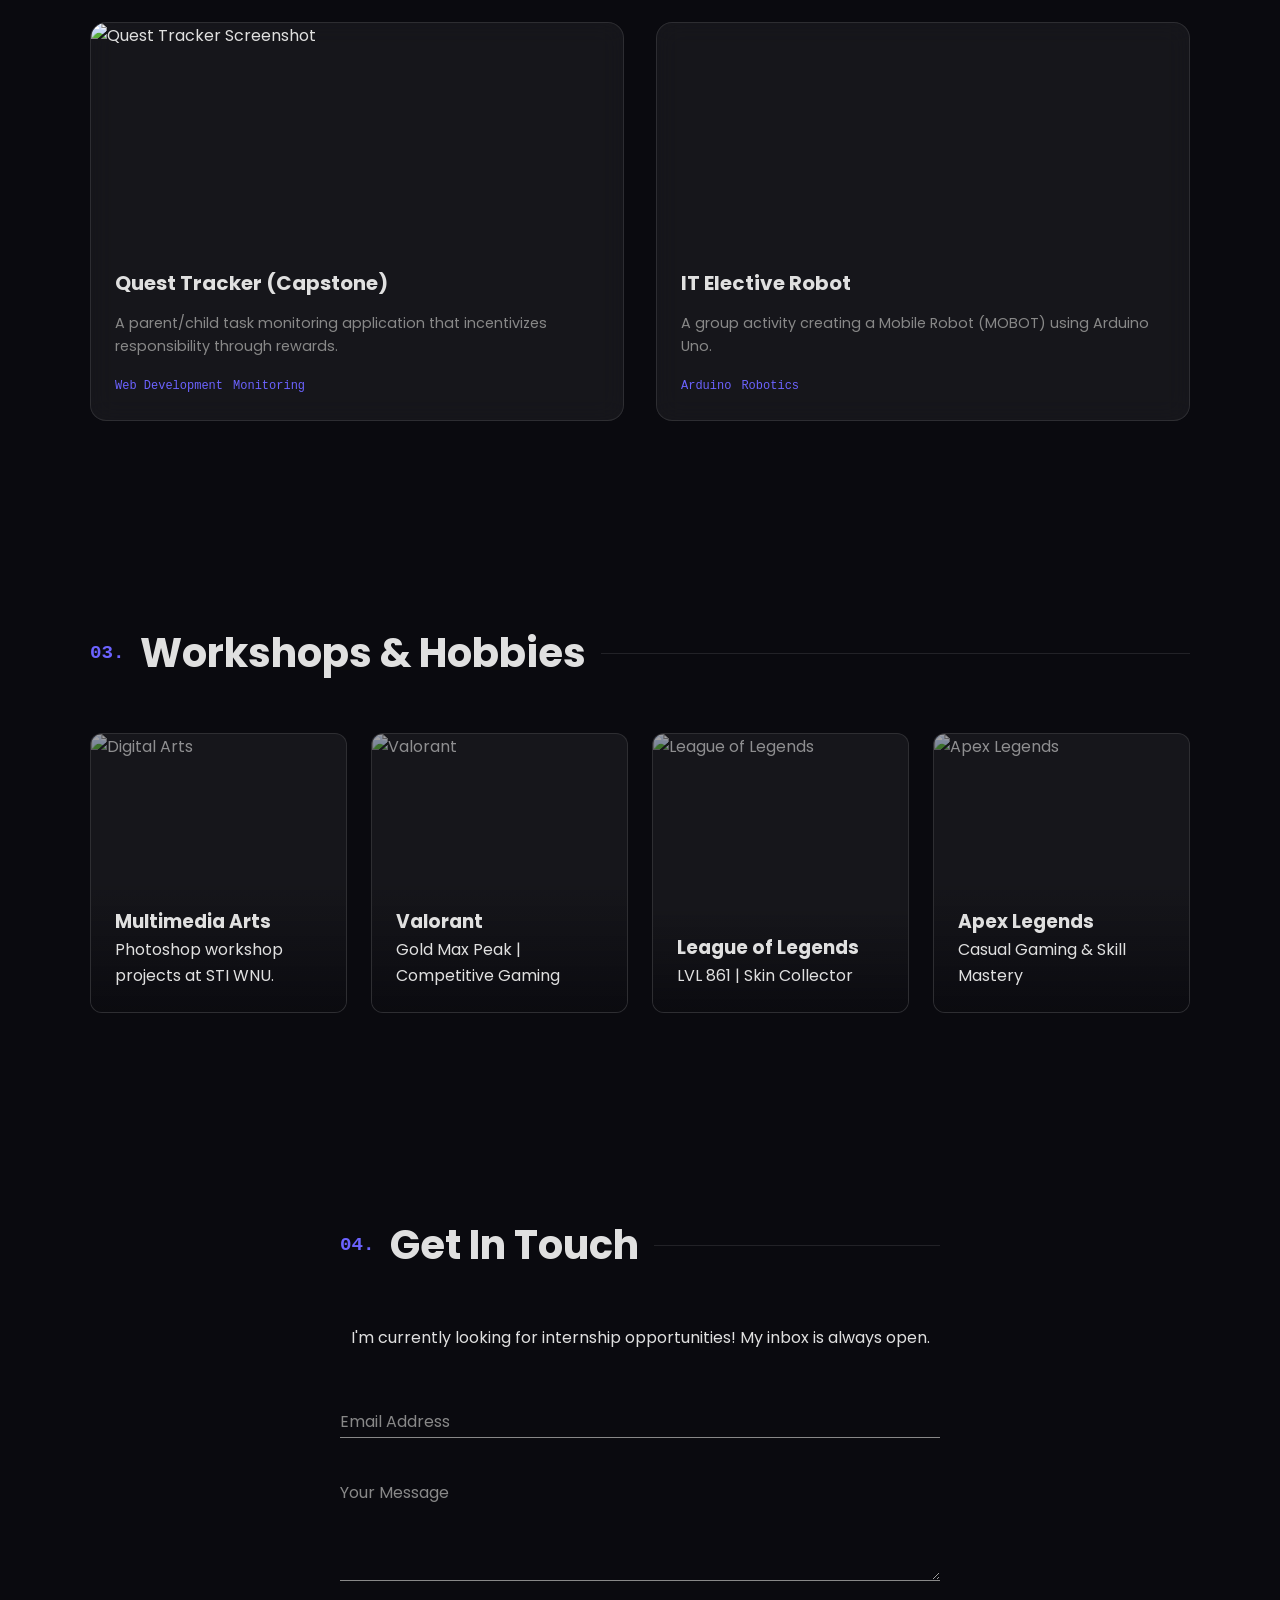
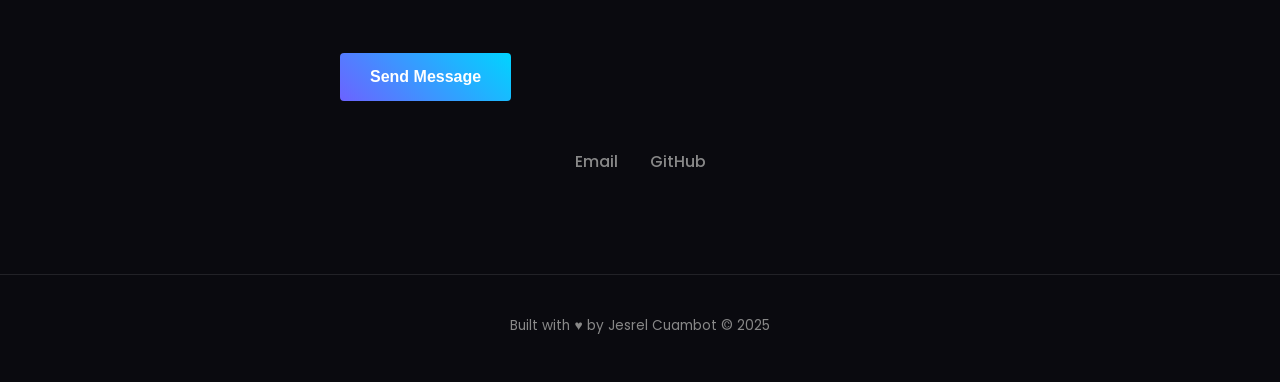
==== commit 2a6eef45: "test test" ====
--- a/index.html
+++ b/index.html
@@ -59,7 +59,7 @@
                         <span></span>
                         <p>Scroll Down</p>
                     </a>
-                </div>
+                </div>  
         </section>
 
         <section id="about" class="section-padding">
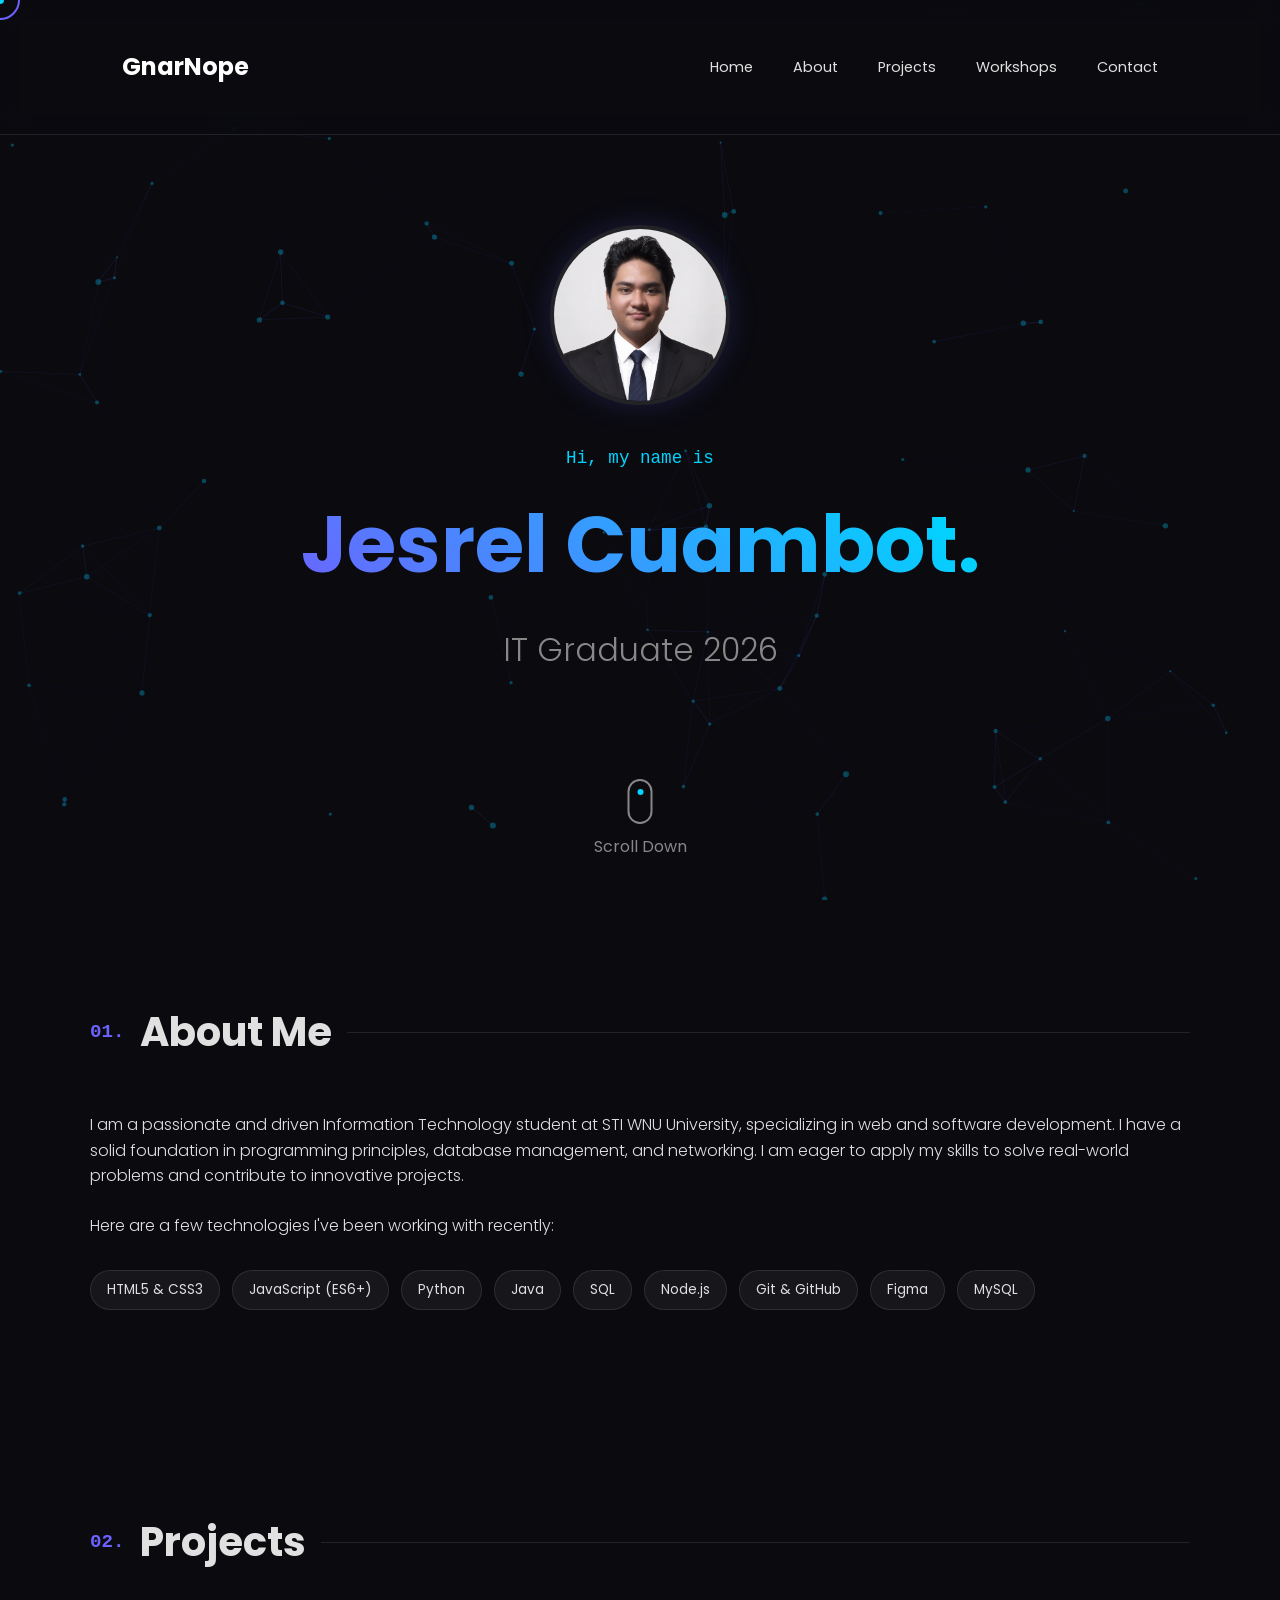
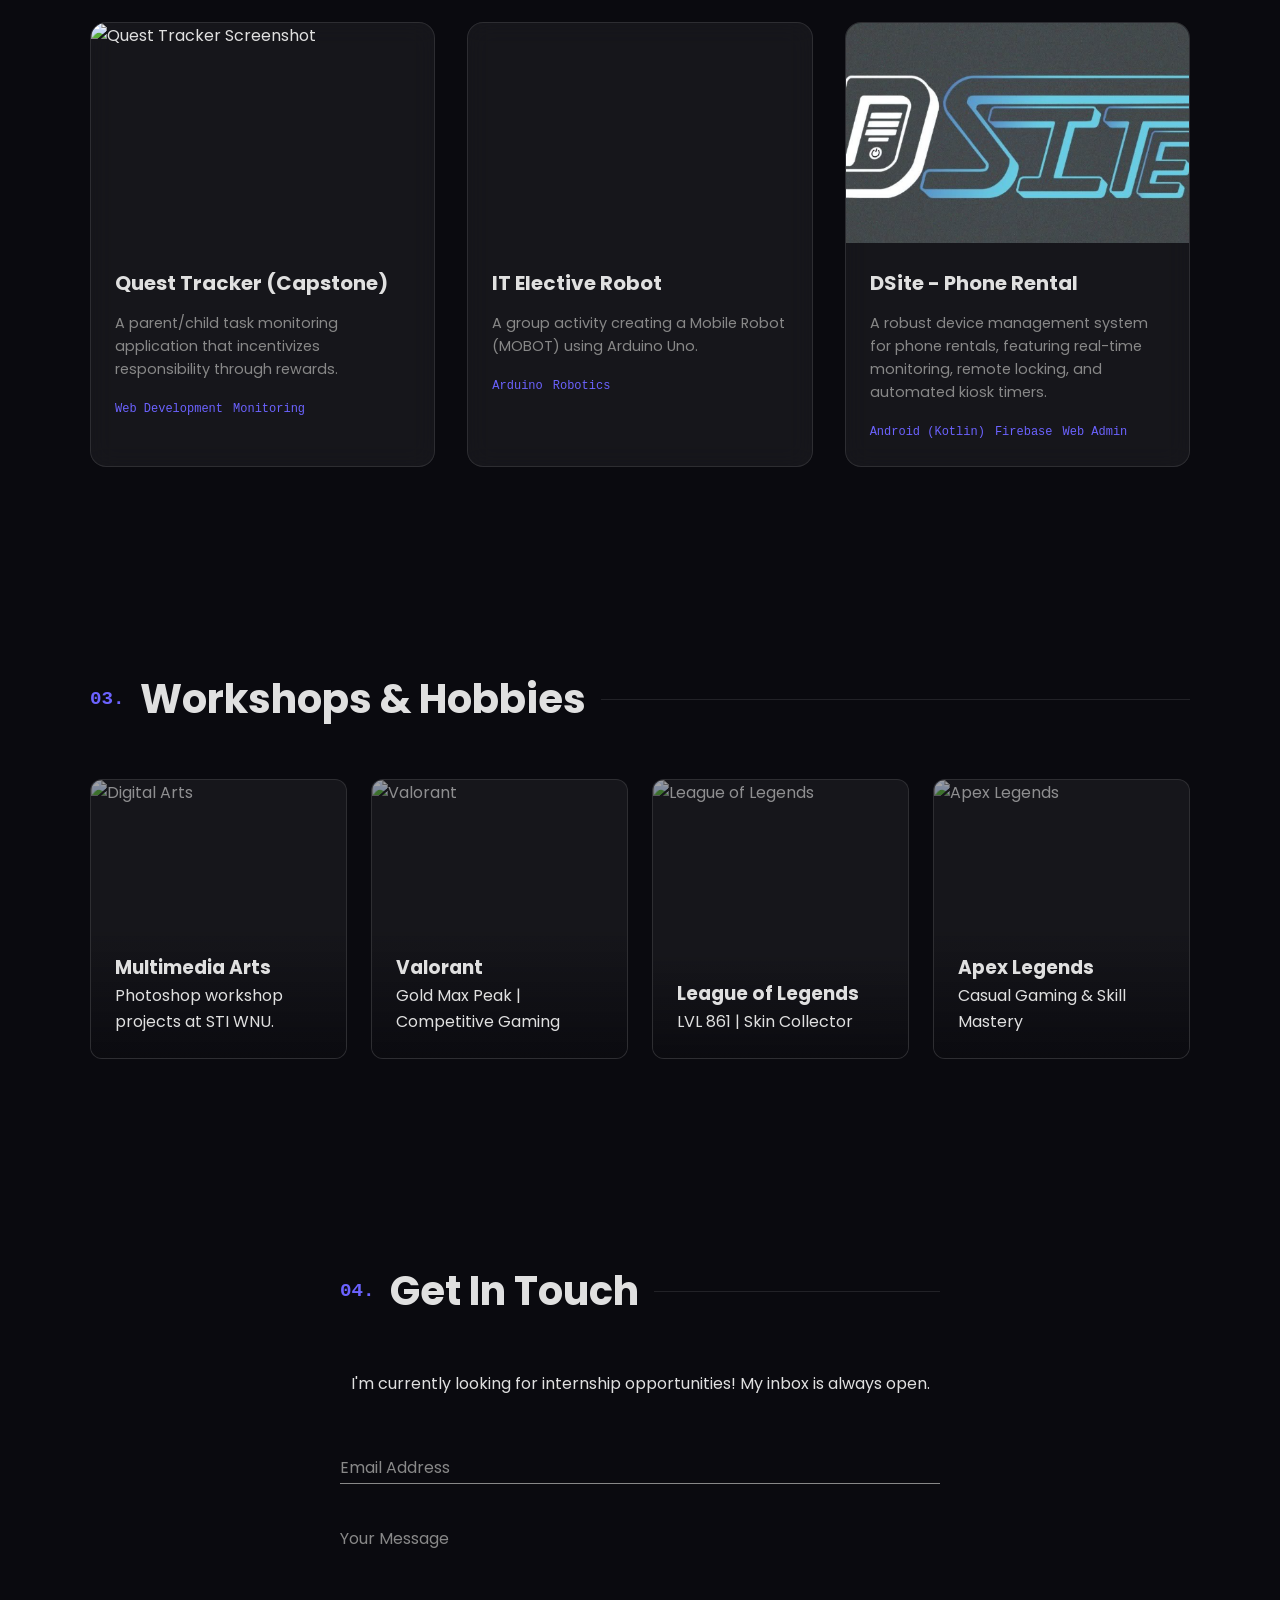
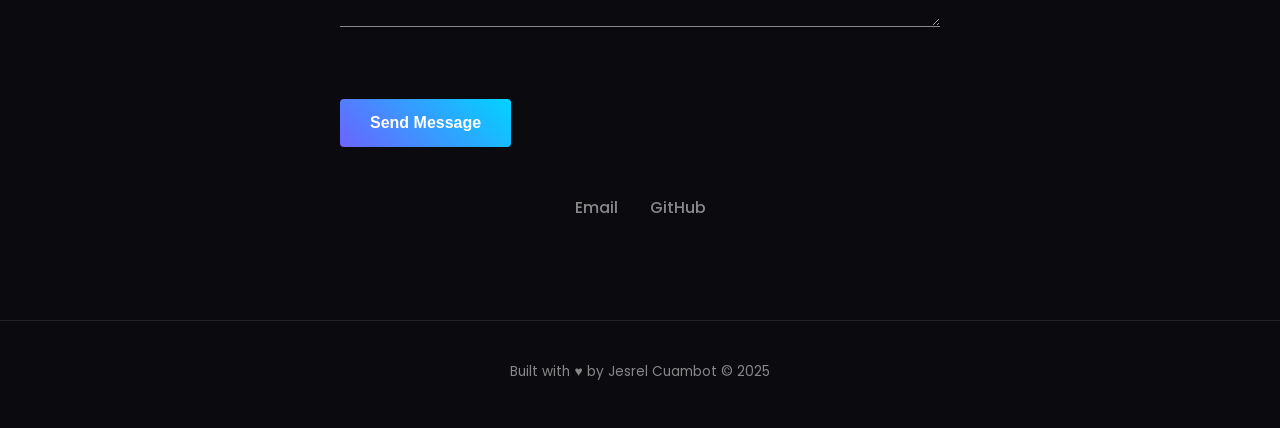
==== commit 560fe591: "test test" ====
--- a/index.html
+++ b/index.html
@@ -52,7 +52,7 @@
                 </div>
                 <p class="pre-title">Hi, my name is</p>
                 <h1 class="gradient-text">Jesrel Cuambot.</h1>
-                <h2 class="typewriter-text" data-text='["4th Year IT Student", "Aspiring Software Developer", "Aspiring IT Specialist"]'></h2>
+                <h2 class="typewriter-text" data-text='["IT Graduate 2026", "Software Developer", "Aspiring IT Specialist", "Passionate Learner"]'></h2>
             </div>
               <div class="scroll-indicator">
                     <a href="#about">
@@ -110,7 +110,6 @@
                             </div>
                         </div>
                     </div>
-
                     <div class="project-card reveal">
                         <div class="card-image">
                             <video muted loop onmouseover="this.play()" onmouseout="this.pause();this.currentTime=0;">
@@ -129,7 +128,28 @@
                             </div>
                         </div>
                     </div>
-                </div>
+                
+                <div class="project-grid">
+                    <div class="project-card reveal">
+                        <div class="card-image">
+                            <img src="./test.png" alt="Quest Tracker Screenshot">
+                            <div class="card-overlay">
+                                <a href="./rental.html"  class="cta-btn">View Details</a>
+                            </div>
+                        </div>
+                        <div class="card-content">
+                            <h3>DSite - Phone Rental</h3>
+                            <p>A robust device management system for phone rentals, featuring real-time monitoring, remote locking, and automated kiosk timers.</p>
+                            <div class="card-tags">
+                                <span>Android (Kotlin)</span>
+                                <span>Firebase</span>
+                                <span>Web Admin</span>
+                            </div>
+                        </div>
+                    </div>
+                    </div>
+                </div>
+                
             </div>
         </section>
 
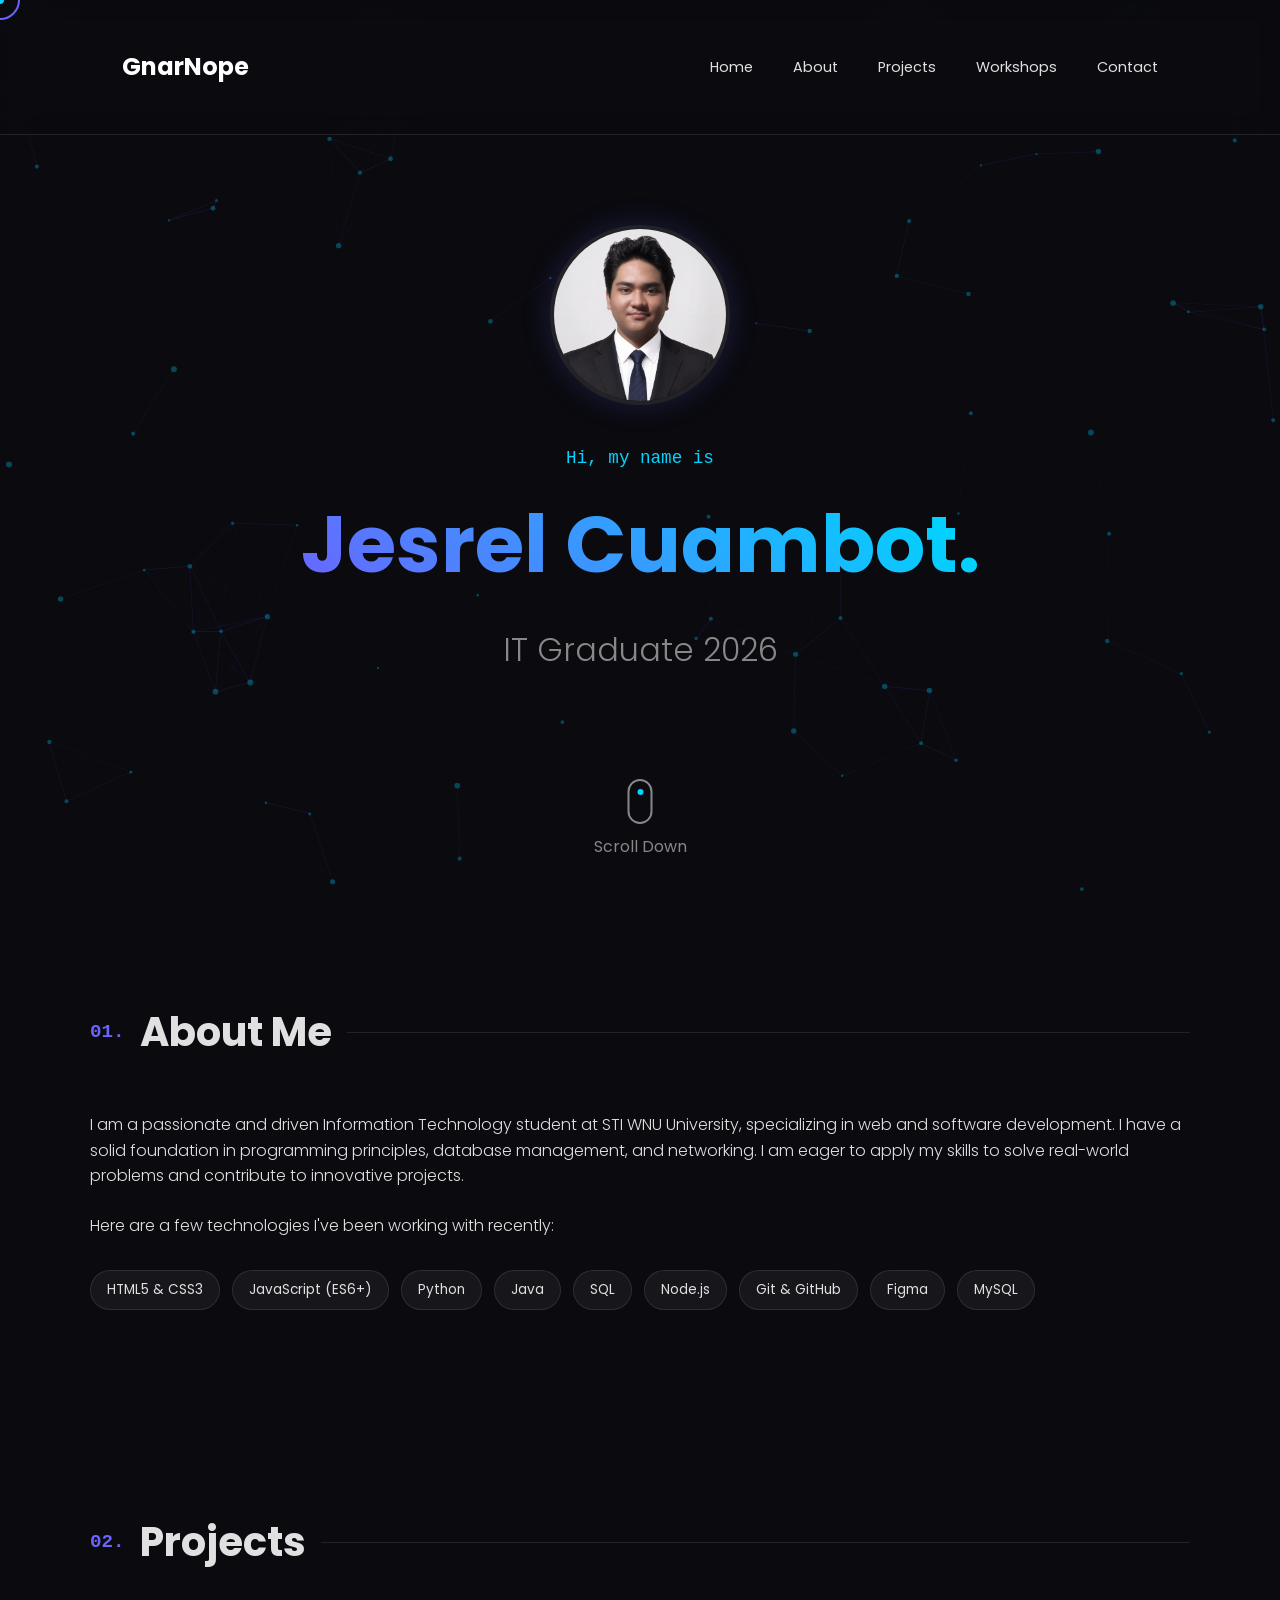
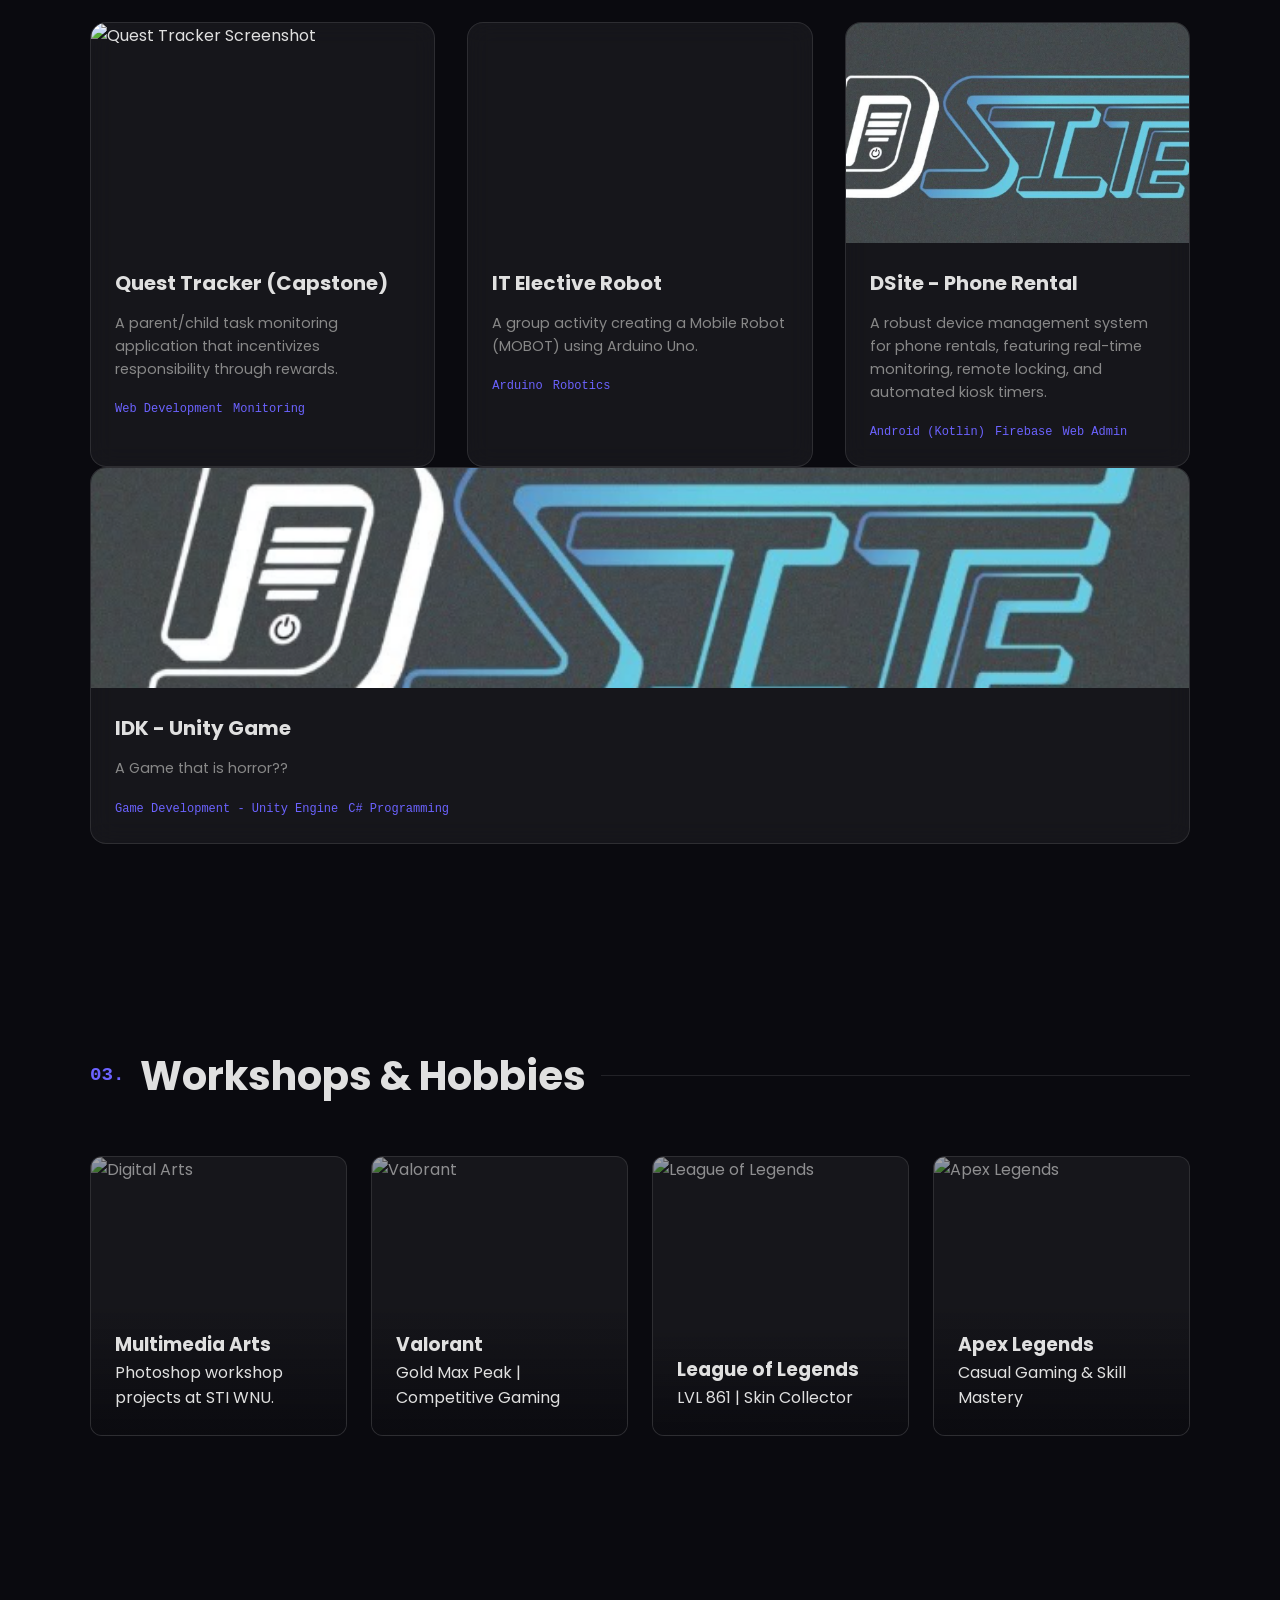
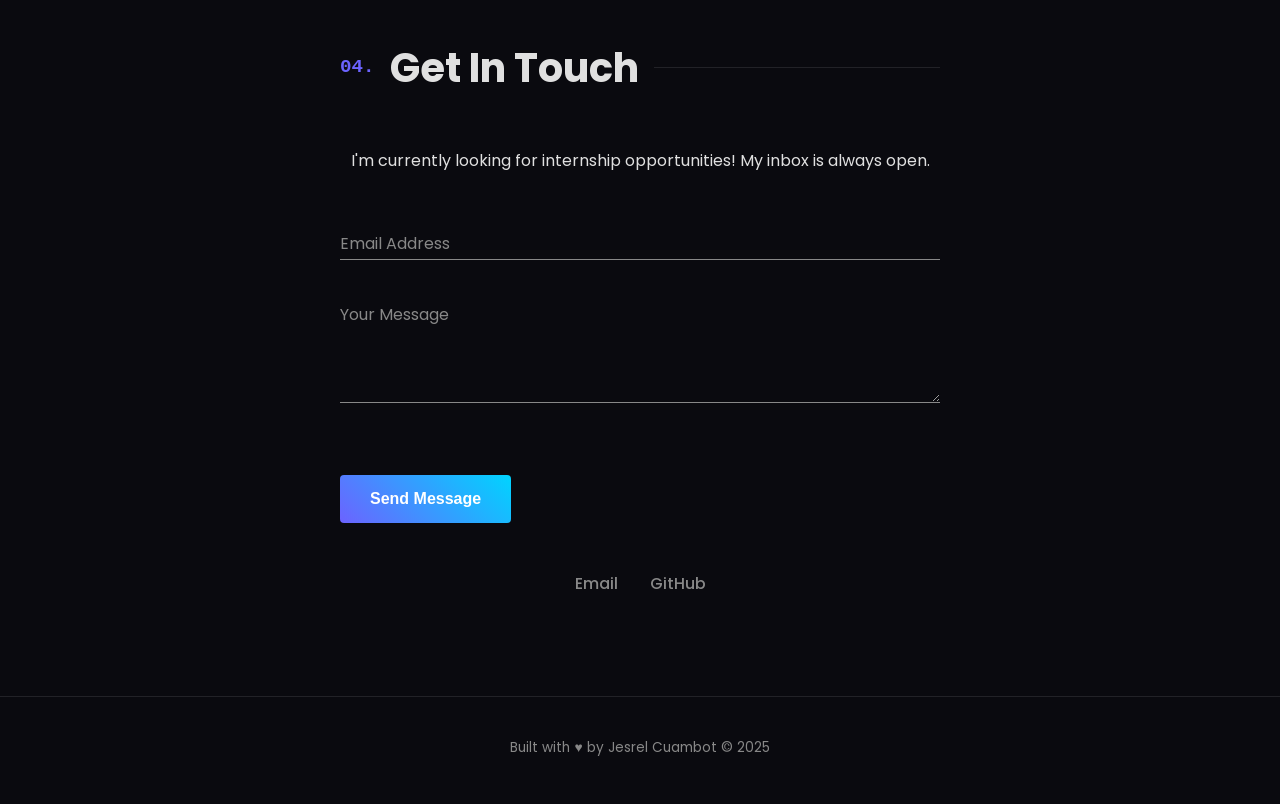
==== commit 7c2714b2: "test test" ====
--- a/index.html
+++ b/index.html
@@ -149,6 +149,27 @@
                     </div>
                     </div>
                 </div>
+
+                <div class="project-grid">
+                    <div class="project-card reveal">
+                        <div class="card-image">
+                            <img src="./test.png" alt="UnityGame Screenshot">
+                            <div class="card-overlay">
+                                <a href="./UnityGame.html"  class="cta-btn">View Details</a>
+                            </div>
+                        </div>
+                        <div class="card-content">
+                            <h3>IDK - Unity Game</h3>
+                            <p>A Game that is horror??</p>
+                            <div class="card-tags">
+                                <span>Game Development - Unity Engine</span>
+                                <span>C# Programming</span>
+                                
+                            </div>
+                        </div>
+                    </div>
+                    </div>
+                </div>
                 
             </div>
         </section>
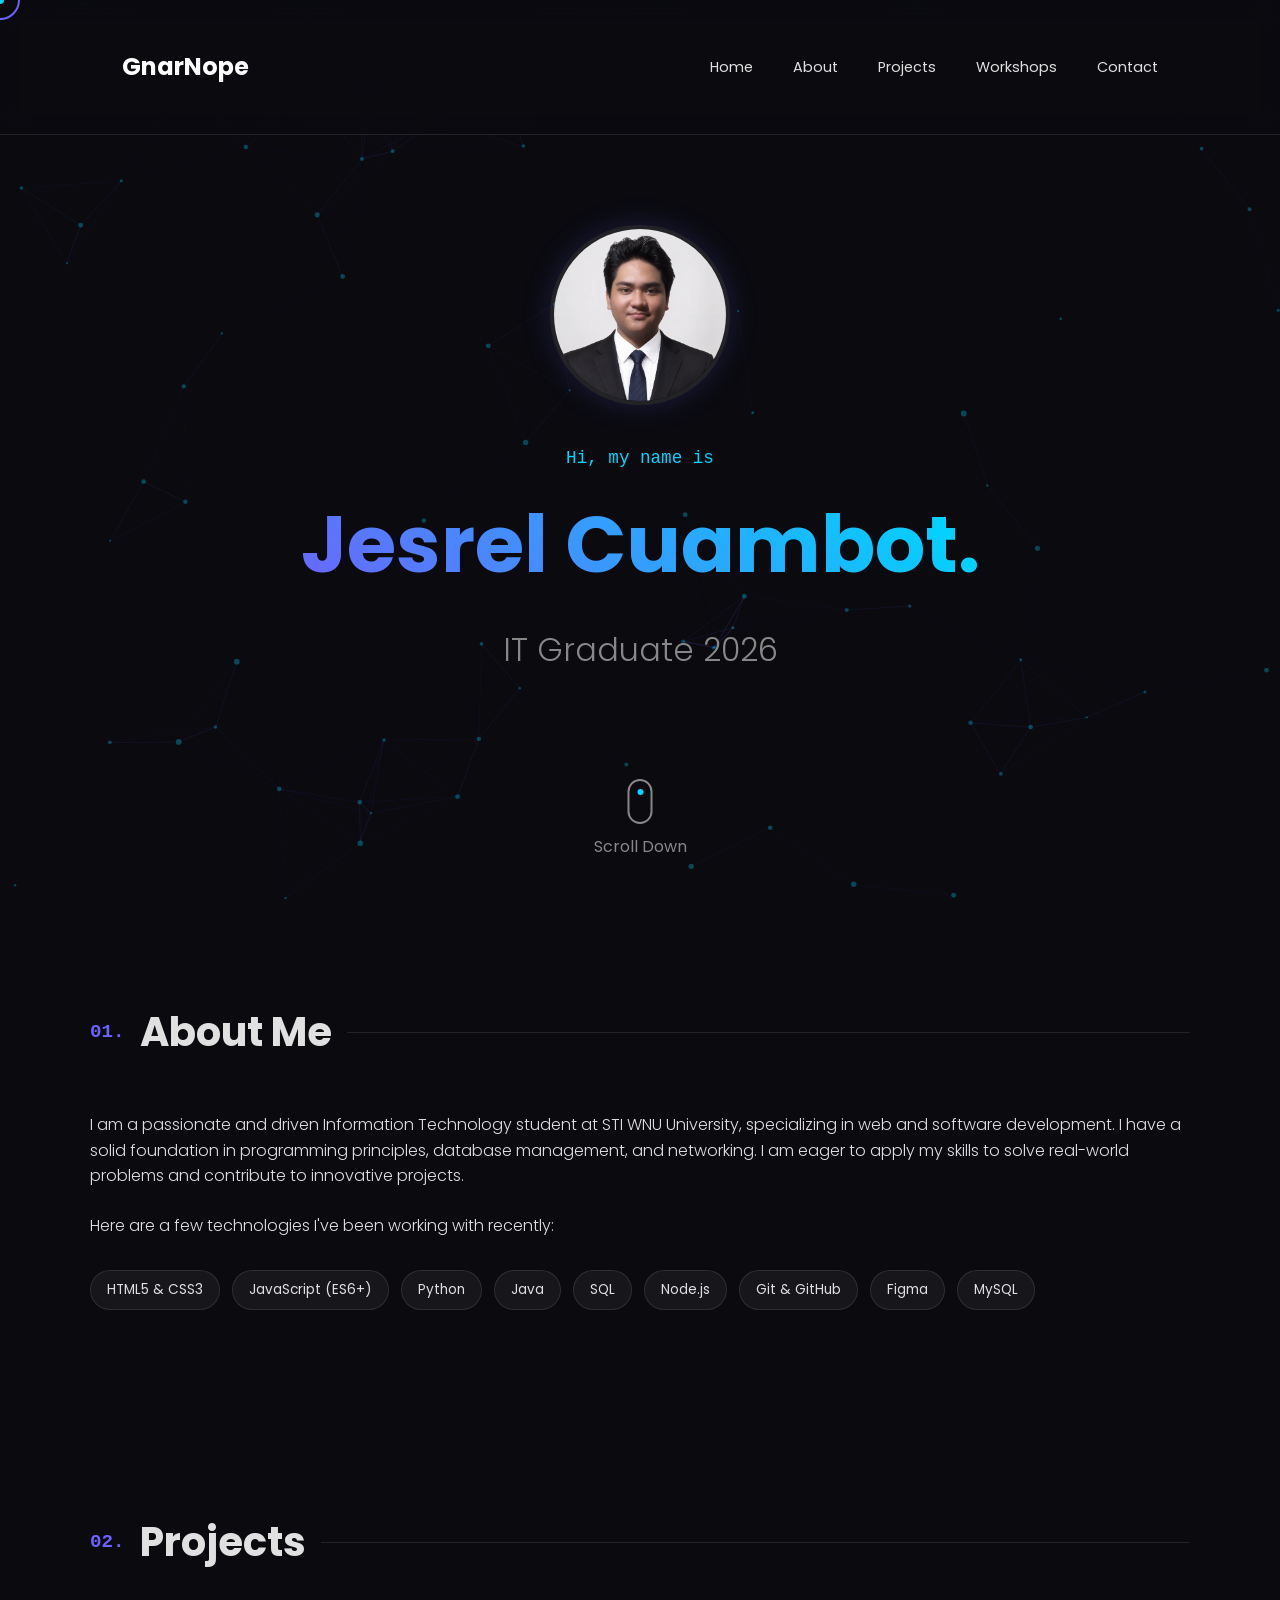
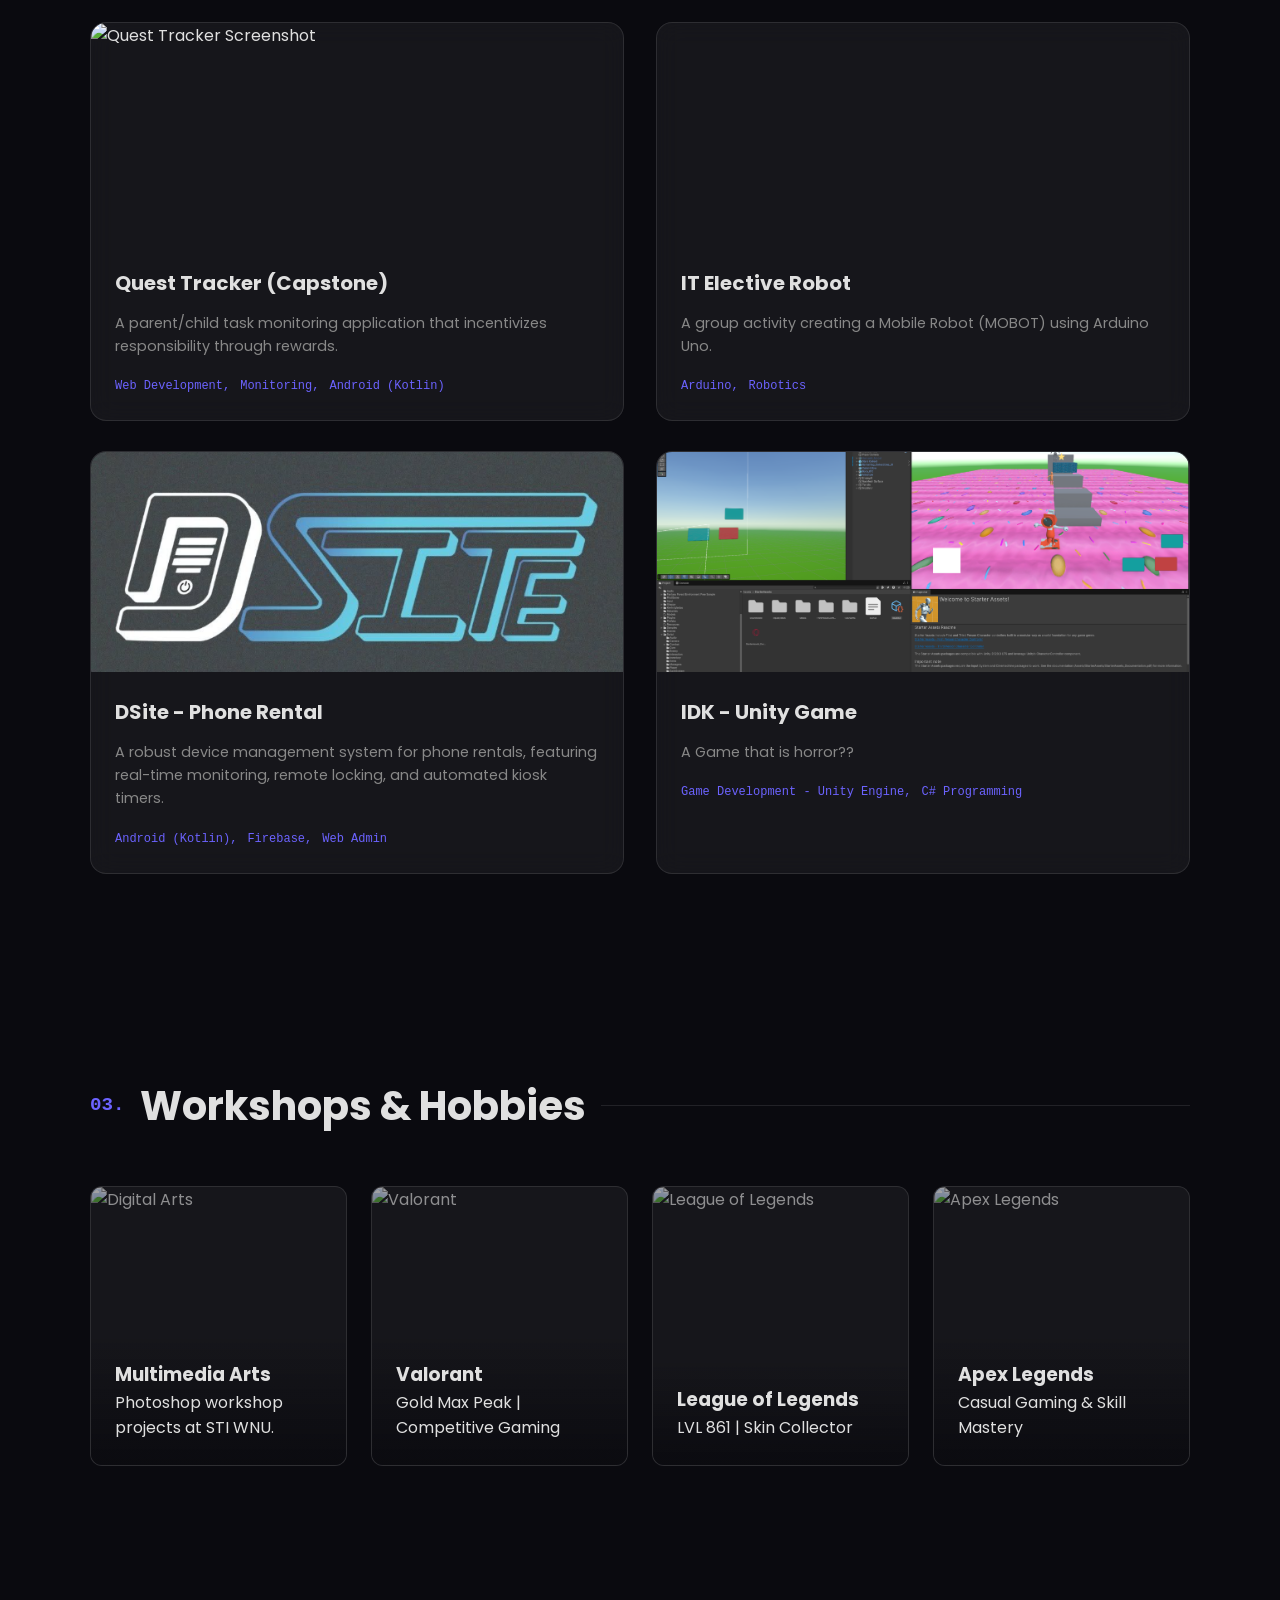
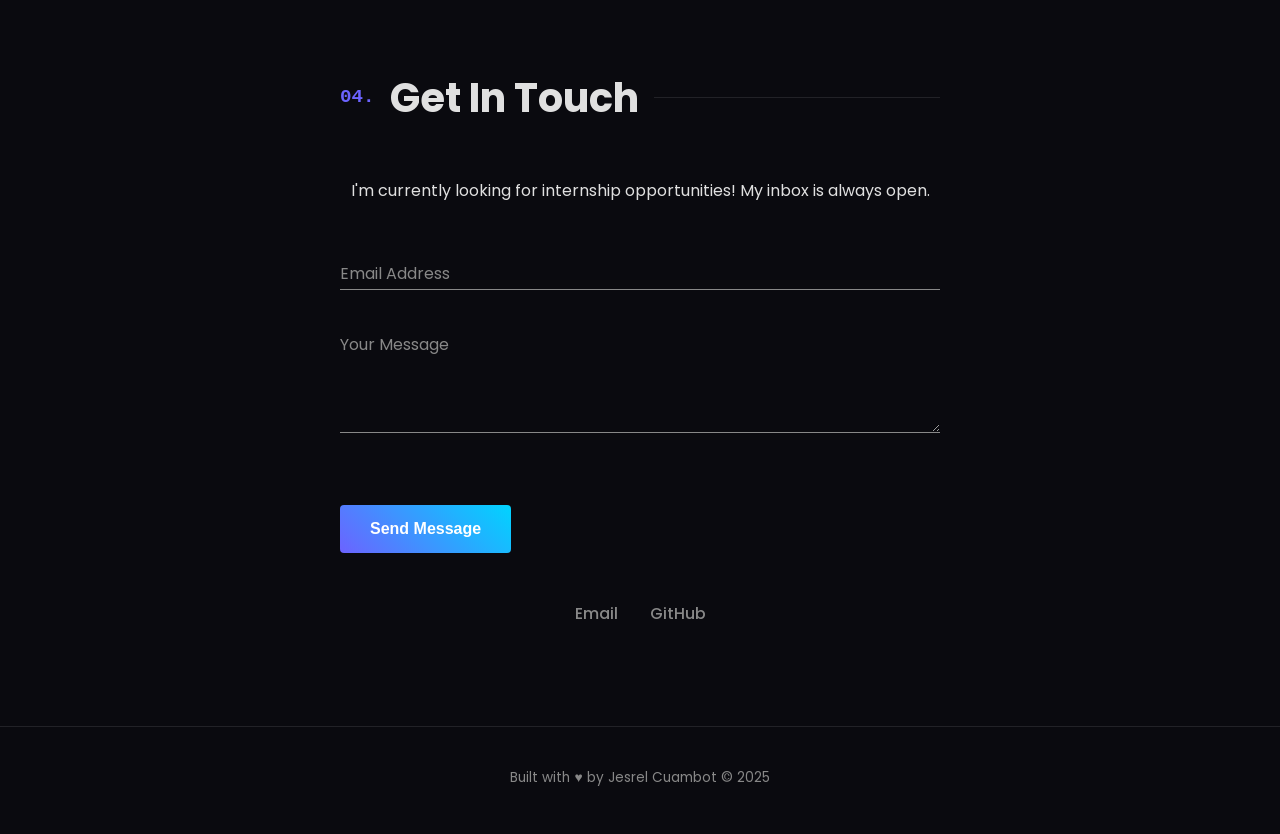
==== commit 33842195: "test test" ====
--- a/index.html
+++ b/index.html
@@ -90,7 +90,7 @@
             </div>
         </section>
 
-        <section id="projects" class="section-padding">
+<section id="projects" class="section-padding">
             <div class="container">
                 <h2 class="section-title reveal"><span>02.</span> Projects</h2>
                 <div class="project-grid">
@@ -98,15 +98,16 @@
                         <div class="card-image">
                             <img src="./QT.png" alt="Quest Tracker Screenshot">
                             <div class="card-overlay">
-                                <a href="./QT.html"  class="cta-btn">View Details</a>
+                                <a href="./QT.html" class="cta-btn">View Details</a>
                             </div>
                         </div>
                         <div class="card-content">
                             <h3>Quest Tracker (Capstone)</h3>
                             <p>A parent/child task monitoring application that incentivizes responsibility through rewards.</p>
                             <div class="card-tags">
-                                <span>Web Development</span>
-                                <span>Monitoring</span>
+                                <span>Web Development,</span>
+                                <span>Monitoring,</span>
+                                <span>Android (Kotlin)</span>
                             </div>
                         </div>
                     </div>
@@ -123,54 +124,49 @@
                             <h3>IT Elective Robot</h3>
                             <p>A group activity creating a Mobile Robot (MOBOT) using Arduino Uno.</p>
                             <div class="card-tags">
-                                <span>Arduino</span>
+                                <span>Arduino,</span>
                                 <span>Robotics</span>
                             </div>
                         </div>
                     </div>
+                </div>
                 
-                <div class="project-grid">
-                    <div class="project-card reveal">
-                        <div class="card-image">
-                            <img src="./test.png" alt="Quest Tracker Screenshot">
-                            <div class="card-overlay">
-                                <a href="./rental.html"  class="cta-btn">View Details</a>
+                <div class="project-grid" style="margin-top: 30px;">
+                    <div class="project-card reveal">
+                        <div class="card-image">
+                            <img src="./test.png" alt="DSite Screenshot">
+                            <div class="card-overlay">
+                                <a href="./rental.html" class="cta-btn">View Details</a>
                             </div>
                         </div>
                         <div class="card-content">
                             <h3>DSite - Phone Rental</h3>
                             <p>A robust device management system for phone rentals, featuring real-time monitoring, remote locking, and automated kiosk timers.</p>
                             <div class="card-tags">
-                                <span>Android (Kotlin)</span>
-                                <span>Firebase</span>
+                                <span>Android (Kotlin),</span>
+                                <span>Firebase,</span>
                                 <span>Web Admin</span>
                             </div>
                         </div>
                     </div>
-                    </div>
-                </div>
-
-                <div class="project-grid">
-                    <div class="project-card reveal">
-                        <div class="card-image">
-                            <img src="./test.png" alt="UnityGame Screenshot">
-                            <div class="card-overlay">
-                                <a href="./UnityGame.html"  class="cta-btn">View Details</a>
+
+                    <div class="project-card reveal">
+                        <div class="card-image">
+                            <img src="./Unity.png" alt="UnityGame Screenshot">
+                            <div class="card-overlay">
+                                <a href="./UnityGame.html" class="cta-btn">View Details</a>
                             </div>
                         </div>
                         <div class="card-content">
                             <h3>IDK - Unity Game</h3>
                             <p>A Game that is horror??</p>
                             <div class="card-tags">
-                                <span>Game Development - Unity Engine</span>
+                                <span>Game Development - Unity Engine,</span>
                                 <span>C# Programming</span>
-                                
-                            </div>
-                        </div>
-                    </div>
-                    </div>
-                </div>
-                
+                            </div>
+                        </div>
+                    </div>
+                </div>
             </div>
         </section>
 
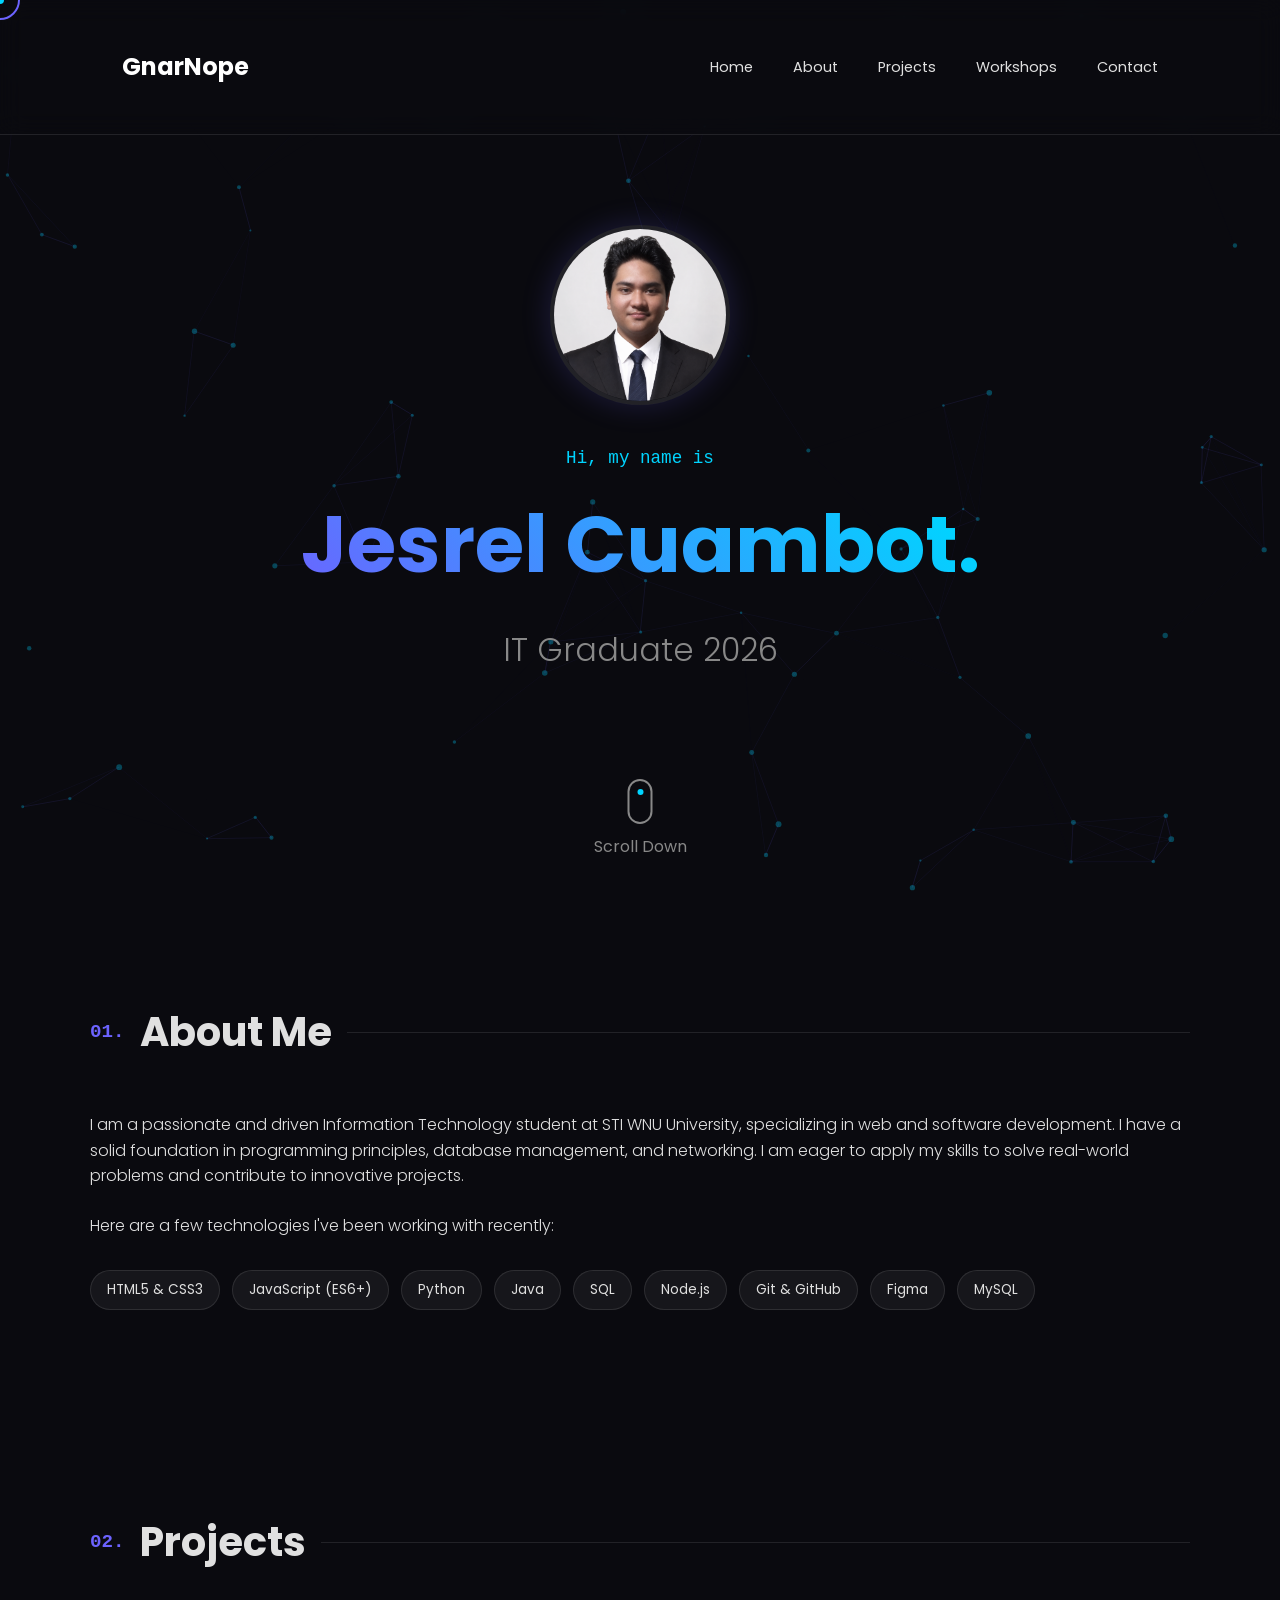
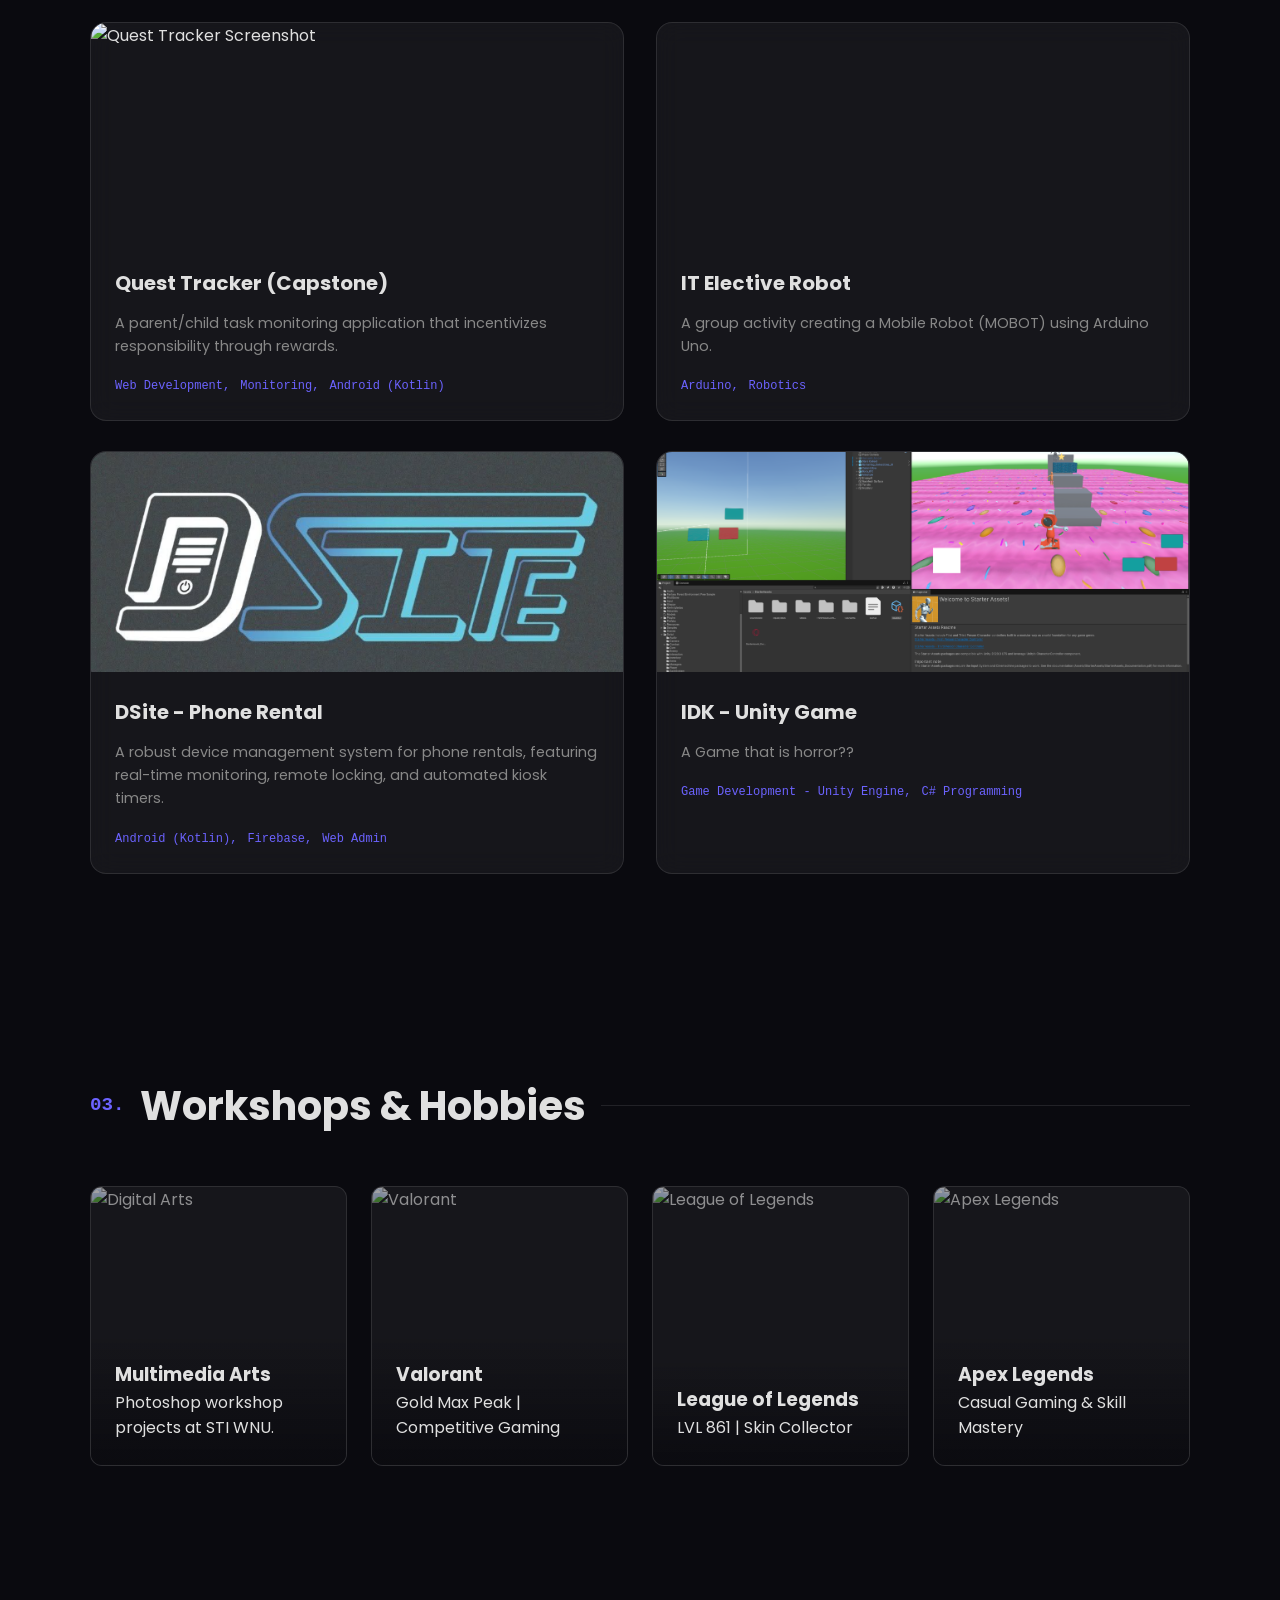
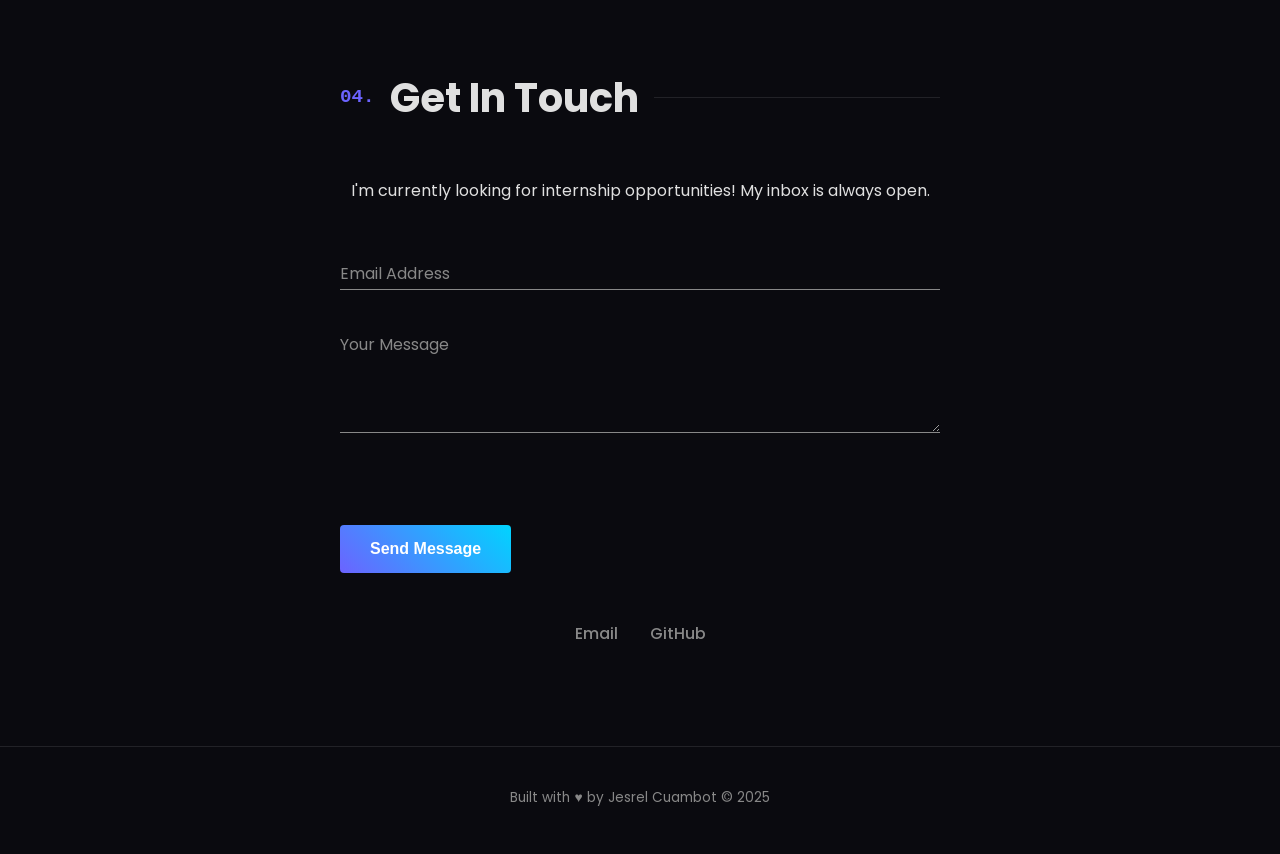
==== commit aa9520dc: "test test" ====
--- a/index.html
+++ b/index.html
@@ -212,21 +212,23 @@
                     <h2 class="section-title"><span>04.</span> Get In Touch</h2>
                     <p class="contact-desc">I'm currently looking for internship opportunities! My inbox is always open.</p>
 
-                    <form class="contact-form" id="contactForm" action="https://formspree.io/f/mkgzpvne" method="POST">
-                        <div class="form-group">
-                            <input type="email" id="email" name="email" required>
-                            <label for="email">Email Address</label>
-                        </div>
-                        <div class="form-group">
-                            <textarea id="message" name="message" rows="5" required></textarea>
-                            <label for="message">Your Message</label>
-                        </div>
-                        <div id="status"></div>
-                        <button type="submit" class="submit-btn">
-                            <span>Send Message</span>
-                            <div class="ripple"></div>
-                        </button>
-                    </form>
+<form class="contact-form" id="contactForm" action="https://formspree.io/f/mkgzpvne" method="POST">
+    <div class="form-group">
+        <input type="email" id="email" name="email" placeholder=" " required>
+        <label for="email">Email Address</label>
+    </div>
+    <div class="form-group">
+        <textarea id="message" name="message" rows="5" placeholder=" " required></textarea>
+        <label for="message">Your Message</label>
+    </div>
+    
+    <div id="status" style="margin: 10px 0; font-size: 0.9rem;"></div>
+    
+    <button type="submit" id="submitBtn" class="submit-btn">
+        <span>Send Message</span>
+        <div class="ripple"></div>
+    </button>
+</form>
 
                     <div class="social-links">
                         <a href="mailto:jesrelc21@gmail.com" class="social-icon">Email</a>
